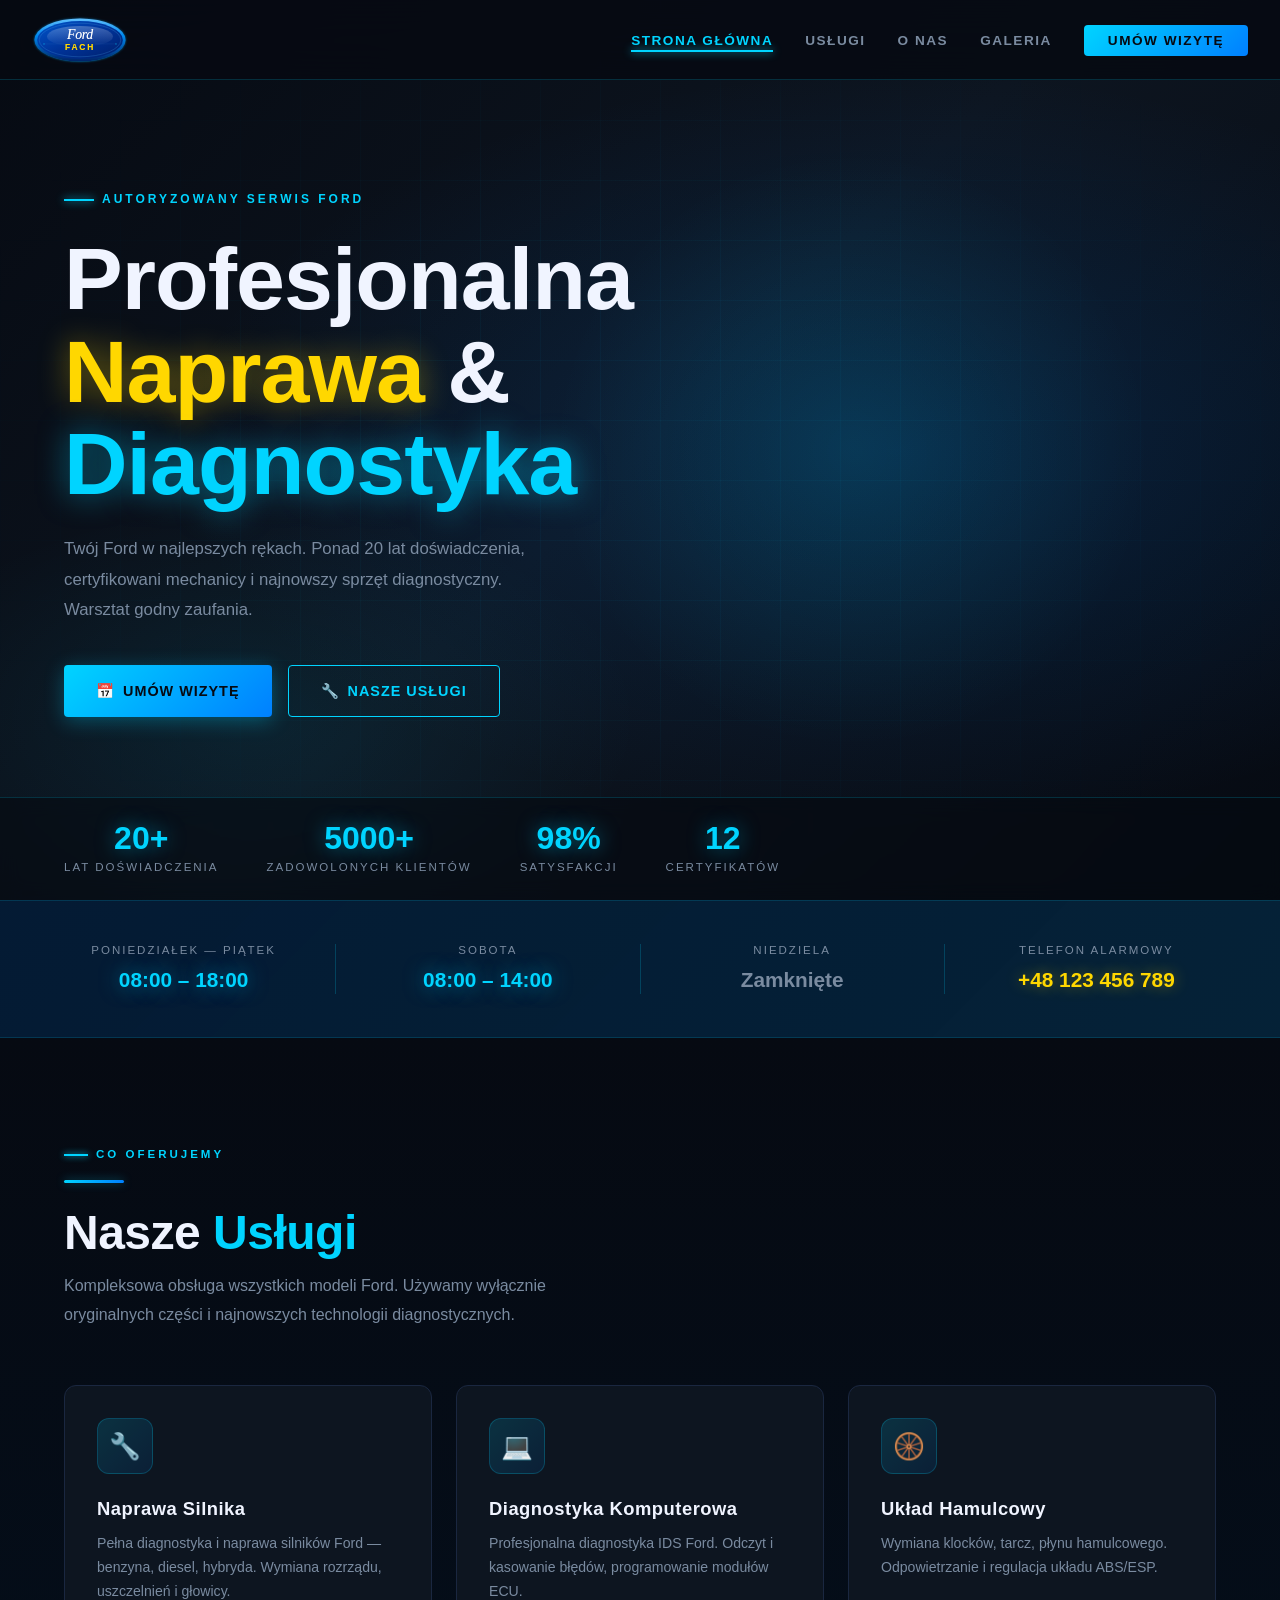
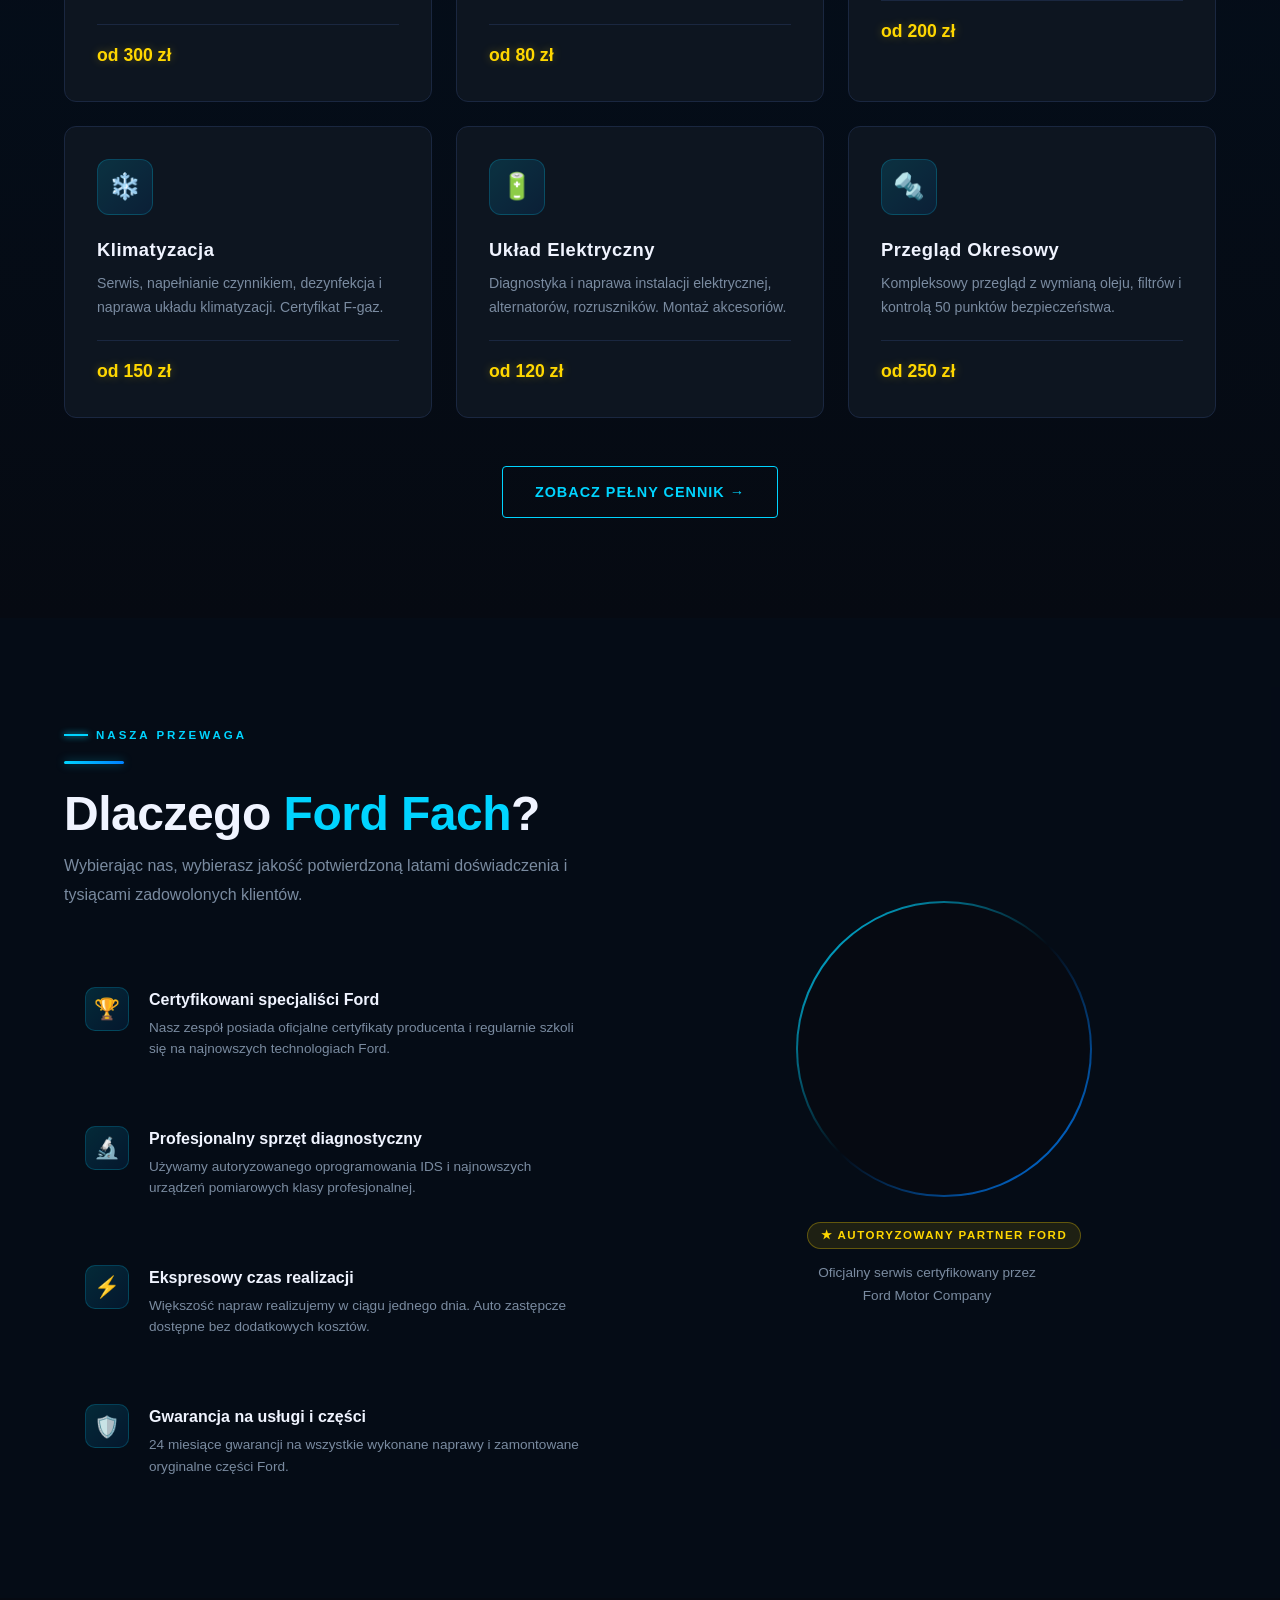
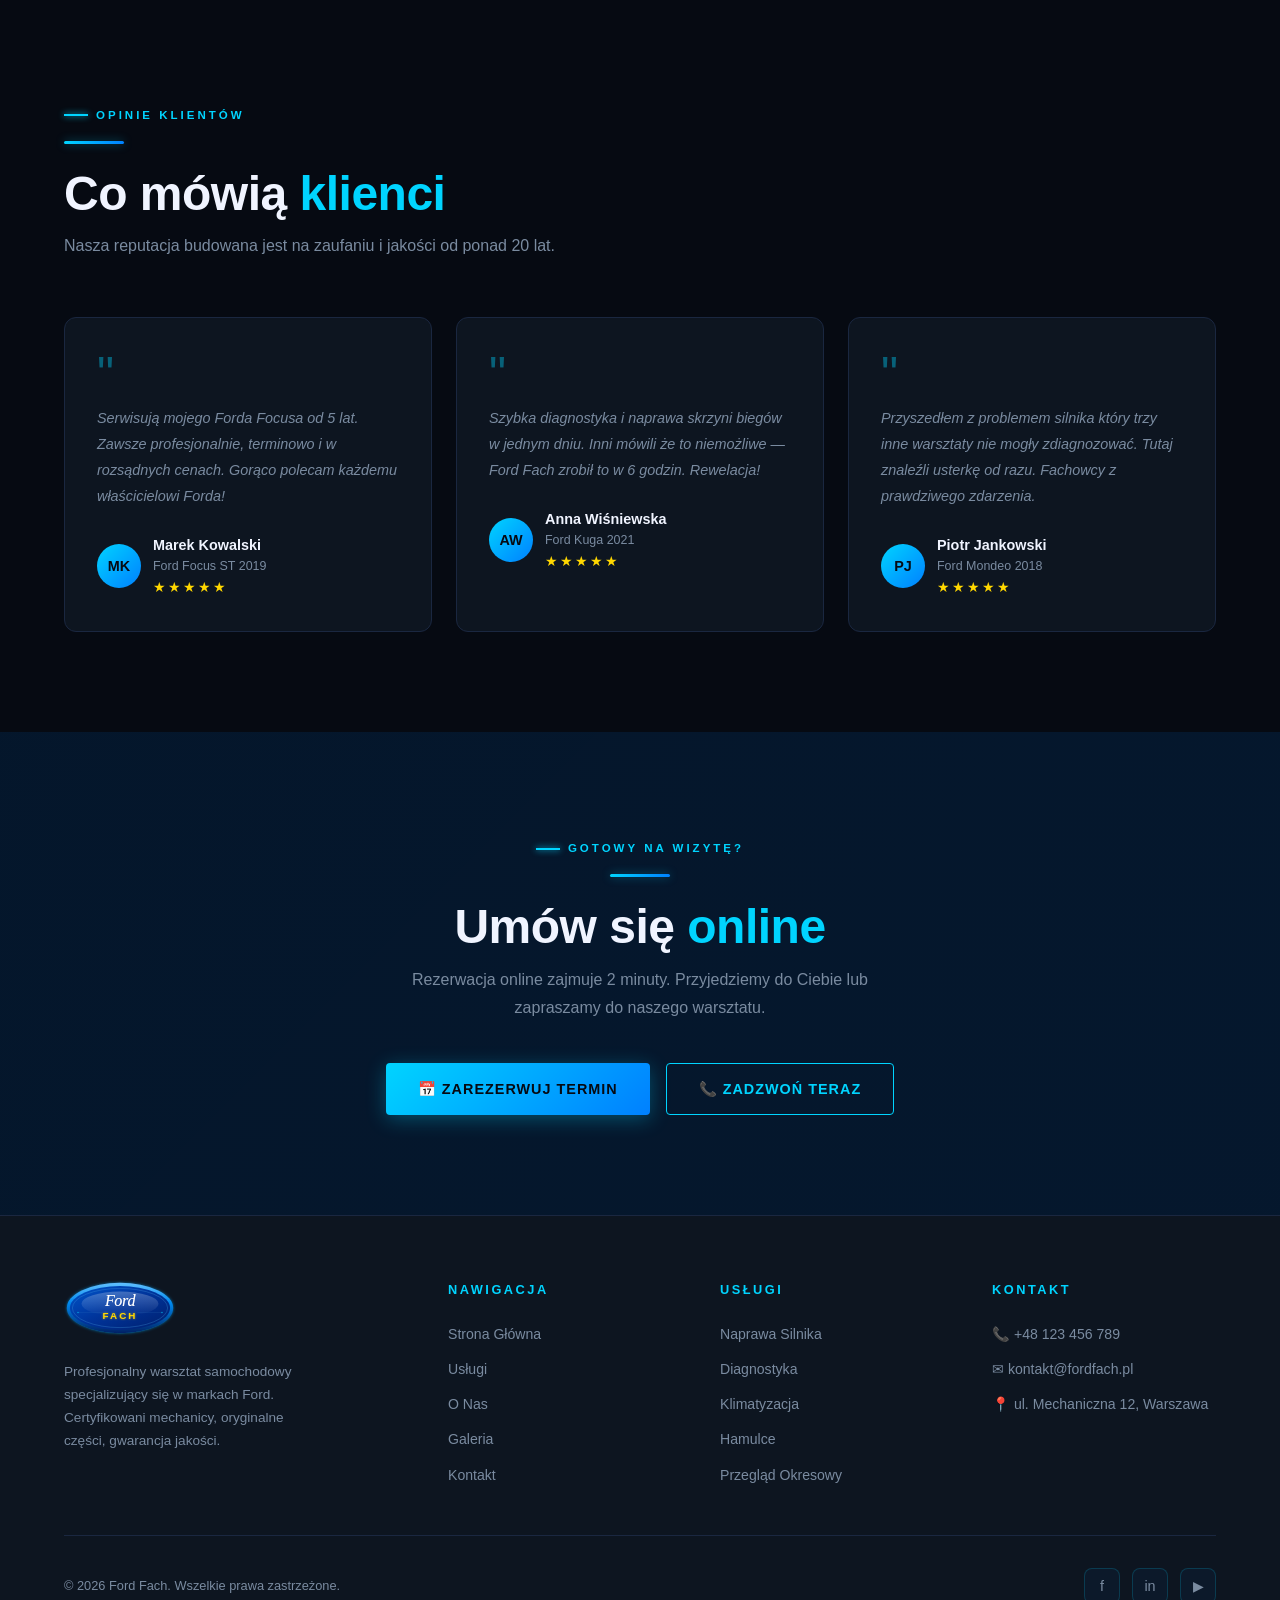
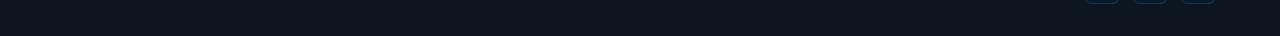
==== ford-fach/index.html @ 14a42918 "Add Ford Fach multi-page premium website 5-page Polish automotive workshop site (Ford Fach) with For" ====
<!DOCTYPE html>
<html lang="pl">
<head>
  <meta charset="UTF-8"/>
  <meta name="viewport" content="width=device-width, initial-scale=1.0"/>
  <title>Ford Fach — Warsztat Samochodowy | Strona Główna</title>
  <meta name="description" content="Profesjonalny warsztat samochodowy Ford Fach. Naprawy, serwis, diagnostyka. Doświadczeni mechanicy, nowoczesny sprzęt."/>
  <link rel="icon" href="logo.svg" type="image/svg+xml"/>
  <link rel="stylesheet" href="css/style.css"/>
</head>
<body>

<!-- ═══════════════ NAVBAR ═══════════════ -->
<nav class="navbar">
  <a href="index.html" class="nav-logo">
    <img src="logo.svg" alt="Ford Fach Logo" style="height:48px"/>
  </a>
  <ul class="nav-links">
    <li><a href="index.html" class="active">Strona Główna</a></li>
    <li><a href="uslugi.html">Usługi</a></li>
    <li><a href="o-nas.html">O Nas</a></li>
    <li><a href="galeria.html">Galeria</a></li>
    <li><a href="kontakt.html" class="nav-cta">Umów Wizytę</a></li>
  </ul>
  <div class="nav-toggle" id="navToggle">
    <span></span><span></span><span></span>
  </div>
</nav>

<!-- ═══════════════ HERO ═══════════════ -->
<section class="hero" id="home">
  <div class="hero-bg"></div>
  <div class="hero-grid"></div>
  <div class="hero-glow"></div>

  <div class="hero-content fade-up">
    <div class="hero-eyebrow">Autoryzowany Serwis Ford</div>
    <h1 class="hero-title">
      Profesjonalna<br>
      <span class="line-gold">Naprawa</span> &<br>
      <span class="line-neon">Diagnostyka</span>
    </h1>
    <p class="hero-desc">
      Twój Ford w najlepszych rękach. Ponad 20 lat doświadczenia,
      certyfikowani mechanicy i najnowszy sprzęt diagnostyczny.
      Warsztat godny zaufania.
    </p>
    <div class="hero-buttons">
      <a href="kontakt.html" class="btn-primary">
        <span>📅</span> Umów wizytę
      </a>
      <a href="uslugi.html" class="btn-outline">
        <span>🔧</span> Nasze usługi
      </a>
    </div>
  </div>

  <div class="hero-stats">
    <div class="hero-stat-item">
      <span class="hero-stat-num" data-target="20" data-suffix="+">0+</span>
      <div class="hero-stat-label">Lat doświadczenia</div>
    </div>
    <div class="hero-stat-item">
      <span class="hero-stat-num" data-target="5000" data-suffix="+">0+</span>
      <div class="hero-stat-label">Zadowolonych klientów</div>
    </div>
    <div class="hero-stat-item">
      <span class="hero-stat-num" data-target="98" data-suffix="%">0%</span>
      <div class="hero-stat-label">Satysfakcji</div>
    </div>
    <div class="hero-stat-item">
      <span class="hero-stat-num" data-target="12">0</span>
      <div class="hero-stat-label">Certyfikatów</div>
    </div>
  </div>
</section>

<!-- ═══════════════ GODZINY PRACY ═══════════════ -->
<div class="hours-banner">
  <div class="hours-item">
    <div class="hours-day">Poniedziałek — Piątek</div>
    <div class="hours-time neon-text">08:00 – 18:00</div>
  </div>
  <div class="hours-separator"></div>
  <div class="hours-item">
    <div class="hours-day">Sobota</div>
    <div class="hours-time neon-text">08:00 – 14:00</div>
  </div>
  <div class="hours-separator"></div>
  <div class="hours-item">
    <div class="hours-day">Niedziela</div>
    <div class="hours-time" style="color: var(--text-muted)">Zamknięte</div>
  </div>
  <div class="hours-separator"></div>
  <div class="hours-item">
    <div class="hours-day">Telefon alarmowy</div>
    <div class="hours-time gold-text">+48 123 456 789</div>
  </div>
</div>

<!-- ═══════════════ USŁUGI ═══════════════ -->
<section id="uslugi" style="background: linear-gradient(180deg, var(--dark-bg), rgba(0,20,40,.3), var(--dark-bg))">
  <div class="section-eyebrow">Co oferujemy</div>
  <div class="divider"></div>
  <h2 class="section-title">Nasze <span>Usługi</span></h2>
  <p class="section-sub">Kompleksowa obsługa wszystkich modeli Ford. Używamy wyłącznie oryginalnych części i najnowszych technologii diagnostycznych.</p>

  <div class="services-grid">
    <div class="service-card">
      <div class="service-icon">🔧</div>
      <div class="service-title">Naprawa Silnika</div>
      <p class="service-desc">Pełna diagnostyka i naprawa silników Ford — benzyna, diesel, hybryda. Wymiana rozrządu, uszczelnień i głowicy.</p>
      <div class="service-price">od 300 zł</div>
    </div>
    <div class="service-card">
      <div class="service-icon">💻</div>
      <div class="service-title">Diagnostyka Komputerowa</div>
      <p class="service-desc">Profesjonalna diagnostyka IDS Ford. Odczyt i kasowanie błędów, programowanie modułów ECU.</p>
      <div class="service-price">od 80 zł</div>
    </div>
    <div class="service-card">
      <div class="service-icon">🛞</div>
      <div class="service-title">Układ Hamulcowy</div>
      <p class="service-desc">Wymiana klocków, tarcz, płynu hamulcowego. Odpowietrzanie i regulacja układu ABS/ESP.</p>
      <div class="service-price">od 200 zł</div>
    </div>
    <div class="service-card">
      <div class="service-icon">❄️</div>
      <div class="service-title">Klimatyzacja</div>
      <p class="service-desc">Serwis, napełnianie czynnikiem, dezynfekcja i naprawa układu klimatyzacji. Certyfikat F-gaz.</p>
      <div class="service-price">od 150 zł</div>
    </div>
    <div class="service-card">
      <div class="service-icon">🔋</div>
      <div class="service-title">Układ Elektryczny</div>
      <p class="service-desc">Diagnostyka i naprawa instalacji elektrycznej, alternatorów, rozruszników. Montaż akcesoriów.</p>
      <div class="service-price">od 120 zł</div>
    </div>
    <div class="service-card">
      <div class="service-icon">🔩</div>
      <div class="service-title">Przegląd Okresowy</div>
      <p class="service-desc">Kompleksowy przegląd z wymianą oleju, filtrów i kontrolą 50 punktów bezpieczeństwa.</p>
      <div class="service-price">od 250 zł</div>
    </div>
  </div>

  <div style="text-align:center; margin-top:3rem">
    <a href="uslugi.html" class="btn-outline">Zobacz pełny cennik →</a>
  </div>
</section>

<!-- ═══════════════ DLACZEGO MY ═══════════════ -->
<section style="background: rgba(0,20,50,.15)">
  <div class="features-layout">
    <div>
      <div class="section-eyebrow">Nasza przewaga</div>
      <div class="divider"></div>
      <h2 class="section-title">Dlaczego <span>Ford Fach</span>?</h2>
      <p class="section-sub">Wybierając nas, wybierasz jakość potwierdzoną latami doświadczenia i tysiącami zadowolonych klientów.</p>

      <div class="feature-list">
        <div class="feature-item">
          <div class="feature-icon">🏆</div>
          <div class="feature-text">
            <h4>Certyfikowani specjaliści Ford</h4>
            <p>Nasz zespół posiada oficjalne certyfikaty producenta i regularnie szkoli się na najnowszych technologiach Ford.</p>
          </div>
        </div>
        <div class="feature-item">
          <div class="feature-icon">🔬</div>
          <div class="feature-text">
            <h4>Profesjonalny sprzęt diagnostyczny</h4>
            <p>Używamy autoryzowanego oprogramowania IDS i najnowszych urządzeń pomiarowych klasy profesjonalnej.</p>
          </div>
        </div>
        <div class="feature-item">
          <div class="feature-icon">⚡</div>
          <div class="feature-text">
            <h4>Ekspresowy czas realizacji</h4>
            <p>Większość napraw realizujemy w ciągu jednego dnia. Auto zastępcze dostępne bez dodatkowych kosztów.</p>
          </div>
        </div>
        <div class="feature-item">
          <div class="feature-icon">🛡️</div>
          <div class="feature-text">
            <h4>Gwarancja na usługi i części</h4>
            <p>24 miesiące gwarancji na wszystkie wykonane naprawy i zamontowane oryginalne części Ford.</p>
          </div>
        </div>
      </div>
    </div>

    <div class="logo-showcase">
      <div class="logo-ring">
        <img src="logo.svg" alt="Ford Fach Logo" style="width:210px"/>
      </div>
      <div style="text-align:center">
        <div class="badge badge-gold" style="margin-bottom:.75rem">★ Autoryzowany Partner Ford</div>
        <p style="color:var(--text-muted); font-size:.85rem; max-width:240px; line-height:1.7">
          Oficjalny serwis certyfikowany przez Ford Motor Company
        </p>
      </div>
    </div>
  </div>
</section>

<!-- ═══════════════ OPINIE ═══════════════ -->
<section>
  <div class="section-eyebrow">Opinie klientów</div>
  <div class="divider"></div>
  <h2 class="section-title">Co mówią <span>klienci</span></h2>
  <p class="section-sub">Nasza reputacja budowana jest na zaufaniu i jakości od ponad 20 lat.</p>

  <div class="testimonials-grid">
    <div class="testimonial-card">
      <div class="testimonial-quote">"</div>
      <p class="testimonial-text">Serwisują mojego Forda Focusa od 5 lat. Zawsze profesjonalnie, terminowo i w rozsądnych cenach. Gorąco polecam każdemu właścicielowi Forda!</p>
      <div class="testimonial-author">
        <div class="author-avatar">MK</div>
        <div>
          <div class="author-name">Marek Kowalski</div>
          <div class="author-car">Ford Focus ST 2019</div>
          <div class="stars">★★★★★</div>
        </div>
      </div>
    </div>
    <div class="testimonial-card">
      <div class="testimonial-quote">"</div>
      <p class="testimonial-text">Szybka diagnostyka i naprawa skrzyni biegów w jednym dniu. Inni mówili że to niemożliwe — Ford Fach zrobił to w 6 godzin. Rewelacja!</p>
      <div class="testimonial-author">
        <div class="author-avatar">AW</div>
        <div>
          <div class="author-name">Anna Wiśniewska</div>
          <div class="author-car">Ford Kuga 2021</div>
          <div class="stars">★★★★★</div>
        </div>
      </div>
    </div>
    <div class="testimonial-card">
      <div class="testimonial-quote">"</div>
      <p class="testimonial-text">Przyszedłem z problemem silnika który trzy inne warsztaty nie mogły zdiagnozować. Tutaj znaleźli usterkę od razu. Fachowcy z prawdziwego zdarzenia.</p>
      <div class="testimonial-author">
        <div class="author-avatar">PJ</div>
        <div>
          <div class="author-name">Piotr Jankowski</div>
          <div class="author-car">Ford Mondeo 2018</div>
          <div class="stars">★★★★★</div>
        </div>
      </div>
    </div>
  </div>
</section>

<!-- ═══════════════ CTA ═══════════════ -->
<section style="text-align:center; background: linear-gradient(135deg, rgba(0,51,102,.3), rgba(0,100,200,.15))">
  <div class="section-eyebrow" style="justify-content:center">Gotowy na wizytę?</div>
  <div class="divider" style="margin:0 auto 1.5rem"></div>
  <h2 class="section-title">Umów się <span>online</span></h2>
  <p class="section-sub" style="margin:0 auto 2.5rem">Rezerwacja online zajmuje 2 minuty. Przyjedziemy do Ciebie lub zapraszamy do naszego warsztatu.</p>
  <div style="display:flex; gap:1rem; justify-content:center; flex-wrap:wrap">
    <a href="kontakt.html" class="btn-primary">📅 Zarezerwuj termin</a>
    <a href="tel:+48123456789" class="btn-outline">📞 Zadzwoń teraz</a>
  </div>
</section>

<!-- ═══════════════ FOOTER ═══════════════ -->
<footer>
  <div class="footer-grid">
    <div class="footer-brand">
      <img src="logo.svg" alt="Ford Fach" style="height:56px"/>
      <p>Profesjonalny warsztat samochodowy specjalizujący się w markach Ford. Certyfikowani mechanicy, oryginalne części, gwarancja jakości.</p>
    </div>
    <div>
      <div class="footer-heading">Nawigacja</div>
      <ul class="footer-links">
        <li><a href="index.html">Strona Główna</a></li>
        <li><a href="uslugi.html">Usługi</a></li>
        <li><a href="o-nas.html">O Nas</a></li>
        <li><a href="galeria.html">Galeria</a></li>
        <li><a href="kontakt.html">Kontakt</a></li>
      </ul>
    </div>
    <div>
      <div class="footer-heading">Usługi</div>
      <ul class="footer-links">
        <li><a href="uslugi.html">Naprawa Silnika</a></li>
        <li><a href="uslugi.html">Diagnostyka</a></li>
        <li><a href="uslugi.html">Klimatyzacja</a></li>
        <li><a href="uslugi.html">Hamulce</a></li>
        <li><a href="uslugi.html">Przegląd Okresowy</a></li>
      </ul>
    </div>
    <div>
      <div class="footer-heading">Kontakt</div>
      <ul class="footer-links">
        <li><a href="tel:+48123456789">📞 +48 123 456 789</a></li>
        <li><a href="mailto:kontakt@fordfach.pl">✉ kontakt@fordfach.pl</a></li>
        <li><a href="#">📍 ul. Mechaniczna 12, Warszawa</a></li>
      </ul>
    </div>
  </div>
  <div class="footer-bottom">
    <p>© <span class="current-year"></span> Ford Fach. Wszelkie prawa zastrzeżone.</p>
    <div class="footer-social">
      <a href="#" class="social-btn" aria-label="Facebook">f</a>
      <a href="#" class="social-btn" aria-label="Instagram">in</a>
      <a href="#" class="social-btn" aria-label="YouTube">▶</a>
    </div>
  </div>
</footer>

<script src="js/main.js"></script>
</body>
</html>
---- ford-fach/css/style.css ----
/* ===================== FORD FACH — PREMIUM STYLESHEET ===================== */

:root {
  --ford-blue:       #003366;
  --ford-light-blue: #0066CC;
  --neon-cyan:       #00D4FF;
  --neon-blue:       #0080FF;
  --neon-gold:       #FFD700;
  --neon-orange:     #FF6B00;
  --neon-green:      #39FF14;
  --dark-bg:         #060A12;
  --dark-card:       #0D1520;
  --dark-border:     #1A2740;
  --text-white:      #F0F4FF;
  --text-muted:      #7A8BA0;
  --glass-bg:        rgba(0, 100, 200, 0.06);
  --glass-border:    rgba(0, 212, 255, 0.18);
  --font-main:       'Montserrat', sans-serif;
  --font-display:    'Rajdhani', sans-serif;
}

@import url('https://fonts.googleapis.com/css2?family=Montserrat:wght@300;400;500;600;700;900&family=Rajdhani:wght@400;500;600;700&display=swap');

*, *::before, *::after { box-sizing: border-box; margin: 0; padding: 0; }

html { scroll-behavior: smooth; }

body {
  background: var(--dark-bg);
  color: var(--text-white);
  font-family: var(--font-main);
  overflow-x: hidden;
  line-height: 1.6;
}

/* ── SCROLLBAR ── */
::-webkit-scrollbar { width: 6px; }
::-webkit-scrollbar-track { background: var(--dark-bg); }
::-webkit-scrollbar-thumb { background: var(--neon-cyan); border-radius: 3px; }

/* ══════════════════════════════════════════════
   NAVIGATION
══════════════════════════════════════════════ */
.navbar {
  position: fixed;
  top: 0; left: 0; right: 0;
  z-index: 1000;
  padding: 0 2rem;
  height: 80px;
  display: flex;
  align-items: center;
  justify-content: space-between;
  background: rgba(6, 10, 18, 0.85);
  backdrop-filter: blur(20px);
  border-bottom: 1px solid var(--glass-border);
  transition: all .3s ease;
}

.navbar.scrolled {
  height: 64px;
  background: rgba(6, 10, 18, 0.98);
  box-shadow: 0 4px 30px rgba(0, 212, 255, 0.1);
}

.nav-logo {
  display: flex;
  align-items: center;
  gap: .75rem;
  text-decoration: none;
}

.nav-logo svg { height: 46px; width: auto; filter: drop-shadow(0 0 8px rgba(0,212,255,.4)); }

.nav-logo-text {
  font-family: var(--font-display);
  font-size: 1.1rem;
  font-weight: 700;
  letter-spacing: 2px;
  color: var(--text-white);
  text-transform: uppercase;
  line-height: 1.2;
}

.nav-logo-text span { color: var(--neon-cyan); }

.nav-links {
  display: flex;
  align-items: center;
  gap: 2rem;
  list-style: none;
}

.nav-links a {
  color: var(--text-muted);
  text-decoration: none;
  font-size: .85rem;
  font-weight: 600;
  letter-spacing: 1.5px;
  text-transform: uppercase;
  transition: color .3s ease;
  position: relative;
}

.nav-links a::after {
  content: '';
  position: absolute;
  bottom: -4px; left: 0; right: 0;
  height: 2px;
  background: var(--neon-cyan);
  transform: scaleX(0);
  transition: transform .3s ease;
  box-shadow: 0 0 8px var(--neon-cyan);
}

.nav-links a:hover,
.nav-links a.active { color: var(--neon-cyan); }

.nav-links a:hover::after,
.nav-links a.active::after { transform: scaleX(1); }

.nav-cta {
  background: linear-gradient(135deg, var(--neon-cyan), var(--neon-blue));
  color: var(--dark-bg) !important;
  padding: .5rem 1.5rem;
  border-radius: 4px;
  font-weight: 700 !important;
  letter-spacing: 1px;
  transition: box-shadow .3s ease, transform .2s ease !important;
}

.nav-cta::after { display: none !important; }

.nav-cta:hover {
  box-shadow: 0 0 20px rgba(0, 212, 255, 0.6) !important;
  transform: translateY(-1px);
  color: var(--dark-bg) !important;
}

/* HAMBURGER */
.nav-toggle {
  display: none;
  flex-direction: column;
  gap: 5px;
  cursor: pointer;
  padding: 4px;
}

.nav-toggle span {
  display: block;
  width: 26px; height: 2px;
  background: var(--neon-cyan);
  border-radius: 2px;
  transition: all .3s ease;
}

/* ══════════════════════════════════════════════
   HERO
══════════════════════════════════════════════ */
.hero {
  min-height: 100vh;
  display: flex;
  align-items: center;
  position: relative;
  overflow: hidden;
  padding: 0 5vw;
}

.hero-bg {
  position: absolute;
  inset: 0;
  background:
    radial-gradient(ellipse 80% 60% at 70% 50%, rgba(0,102,204,.2) 0%, transparent 70%),
    radial-gradient(ellipse 50% 40% at 20% 80%, rgba(0,212,255,.08) 0%, transparent 60%),
    linear-gradient(135deg, #060A12 0%, #0D1520 50%, #060A12 100%);
}

.hero-grid {
  position: absolute;
  inset: 0;
  background-image:
    linear-gradient(rgba(0,212,255,.04) 1px, transparent 1px),
    linear-gradient(90deg, rgba(0,212,255,.04) 1px, transparent 1px);
  background-size: 60px 60px;
  mask-image: radial-gradient(ellipse at center, black 30%, transparent 80%);
}

.hero-glow {
  position: absolute;
  width: 600px; height: 600px;
  border-radius: 50%;
  background: radial-gradient(circle, rgba(0,212,255,.12) 0%, transparent 70%);
  top: 50%; right: 10%;
  transform: translateY(-50%);
  animation: pulse-glow 4s ease-in-out infinite;
}

@keyframes pulse-glow {
  0%, 100% { opacity: .6; transform: translateY(-50%) scale(1); }
  50%       { opacity: 1;  transform: translateY(-50%) scale(1.1); }
}

.hero-content {
  position: relative;
  z-index: 2;
  max-width: 700px;
}

.hero-eyebrow {
  display: inline-flex;
  align-items: center;
  gap: .5rem;
  font-size: .75rem;
  font-weight: 700;
  letter-spacing: 3px;
  text-transform: uppercase;
  color: var(--neon-cyan);
  margin-bottom: 1.5rem;
}

.hero-eyebrow::before {
  content: '';
  width: 30px; height: 2px;
  background: var(--neon-cyan);
  box-shadow: 0 0 8px var(--neon-cyan);
}

.hero-title {
  font-family: var(--font-display);
  font-size: clamp(2.5rem, 7vw, 5.5rem);
  font-weight: 700;
  line-height: 1.05;
  letter-spacing: -1px;
  margin-bottom: 1.5rem;
}

.hero-title .line-gold { color: var(--neon-gold); text-shadow: 0 0 30px rgba(255,215,0,.4); }
.hero-title .line-neon { color: var(--neon-cyan); text-shadow: 0 0 30px rgba(0,212,255,.5); }

.hero-desc {
  font-size: 1.05rem;
  color: var(--text-muted);
  max-width: 480px;
  margin-bottom: 2.5rem;
  line-height: 1.8;
}

.hero-buttons {
  display: flex;
  gap: 1rem;
  flex-wrap: wrap;
}

.btn-primary {
  display: inline-flex;
  align-items: center;
  gap: .5rem;
  padding: .85rem 2rem;
  background: linear-gradient(135deg, var(--neon-cyan), var(--neon-blue));
  color: var(--dark-bg);
  font-weight: 700;
  font-size: .9rem;
  letter-spacing: 1px;
  text-transform: uppercase;
  text-decoration: none;
  border-radius: 4px;
  transition: all .3s ease;
  border: none;
  cursor: pointer;
  box-shadow: 0 4px 20px rgba(0,212,255,.3);
}

.btn-primary:hover {
  box-shadow: 0 8px 40px rgba(0,212,255,.5);
  transform: translateY(-2px);
}

.btn-outline {
  display: inline-flex;
  align-items: center;
  gap: .5rem;
  padding: .85rem 2rem;
  background: transparent;
  color: var(--neon-cyan);
  font-weight: 700;
  font-size: .9rem;
  letter-spacing: 1px;
  text-transform: uppercase;
  text-decoration: none;
  border-radius: 4px;
  border: 1px solid var(--neon-cyan);
  transition: all .3s ease;
  cursor: pointer;
}

.btn-outline:hover {
  background: rgba(0,212,255,.1);
  box-shadow: 0 0 20px rgba(0,212,255,.2);
}

.hero-stats {
  position: absolute;
  bottom: 0; left: 0; right: 0;
  padding: 1.5rem 5vw;
  display: flex;
  gap: 3rem;
  border-top: 1px solid var(--glass-border);
  background: rgba(6,10,18,.6);
  backdrop-filter: blur(10px);
  z-index: 2;
}

.hero-stat-item { text-align: center; }
.hero-stat-num {
  display: block;
  font-family: var(--font-display);
  font-size: 2rem;
  font-weight: 700;
  color: var(--neon-cyan);
  text-shadow: 0 0 20px rgba(0,212,255,.5);
  line-height: 1;
}
.hero-stat-label {
  font-size: .72rem;
  letter-spacing: 2px;
  text-transform: uppercase;
  color: var(--text-muted);
  margin-top: .25rem;
}

/* ══════════════════════════════════════════════
   SECTIONS
══════════════════════════════════════════════ */
section { padding: 100px 5vw; }

.section-eyebrow {
  display: inline-flex;
  align-items: center;
  gap: .5rem;
  font-size: .72rem;
  font-weight: 700;
  letter-spacing: 3px;
  text-transform: uppercase;
  color: var(--neon-cyan);
  margin-bottom: 1rem;
}

.section-eyebrow::before {
  content: '';
  width: 24px; height: 2px;
  background: var(--neon-cyan);
  box-shadow: 0 0 6px var(--neon-cyan);
}

.section-title {
  font-family: var(--font-display);
  font-size: clamp(1.8rem, 4vw, 3rem);
  font-weight: 700;
  letter-spacing: -.5px;
  margin-bottom: .75rem;
  line-height: 1.1;
}

.section-title span { color: var(--neon-cyan); }

.section-sub {
  color: var(--text-muted);
  font-size: 1rem;
  max-width: 540px;
  line-height: 1.8;
  margin-bottom: 3.5rem;
}

.divider {
  width: 60px; height: 3px;
  background: linear-gradient(90deg, var(--neon-cyan), var(--neon-blue));
  border-radius: 2px;
  margin-bottom: 1.5rem;
  box-shadow: 0 0 10px rgba(0,212,255,.4);
}

/* ══════════════════════════════════════════════
   CARDS & GLASS
══════════════════════════════════════════════ */
.glass-card {
  background: var(--glass-bg);
  border: 1px solid var(--glass-border);
  border-radius: 12px;
  padding: 2rem;
  backdrop-filter: blur(10px);
  transition: all .3s ease;
  position: relative;
  overflow: hidden;
}

.glass-card::before {
  content: '';
  position: absolute;
  top: 0; left: 0; right: 0;
  height: 2px;
  background: linear-gradient(90deg, transparent, var(--neon-cyan), transparent);
  opacity: 0;
  transition: opacity .3s ease;
}

.glass-card:hover {
  border-color: rgba(0,212,255,.4);
  box-shadow: 0 10px 40px rgba(0,212,255,.1);
  transform: translateY(-4px);
}

.glass-card:hover::before { opacity: 1; }

/* ══════════════════════════════════════════════
   SERVICES GRID
══════════════════════════════════════════════ */
.services-grid {
  display: grid;
  grid-template-columns: repeat(auto-fit, minmax(280px, 1fr));
  gap: 1.5rem;
}

.service-card {
  background: var(--dark-card);
  border: 1px solid var(--dark-border);
  border-radius: 12px;
  padding: 2rem;
  transition: all .35s ease;
  position: relative;
  overflow: hidden;
  cursor: pointer;
}

.service-card::after {
  content: '';
  position: absolute;
  inset: 0;
  background: linear-gradient(135deg, rgba(0,212,255,.05), transparent);
  opacity: 0;
  transition: opacity .3s ease;
}

.service-card:hover {
  border-color: var(--neon-cyan);
  box-shadow: 0 0 30px rgba(0,212,255,.15), inset 0 0 30px rgba(0,212,255,.03);
  transform: translateY(-6px);
}

.service-card:hover::after { opacity: 1; }

.service-icon {
  width: 56px; height: 56px;
  border-radius: 12px;
  background: linear-gradient(135deg, rgba(0,212,255,.15), rgba(0,128,255,.1));
  border: 1px solid rgba(0,212,255,.2);
  display: flex;
  align-items: center;
  justify-content: center;
  font-size: 1.6rem;
  margin-bottom: 1.25rem;
  transition: all .3s ease;
}

.service-card:hover .service-icon {
  background: linear-gradient(135deg, rgba(0,212,255,.25), rgba(0,128,255,.2));
  box-shadow: 0 0 20px rgba(0,212,255,.3);
}

.service-title {
  font-family: var(--font-display);
  font-size: 1.15rem;
  font-weight: 700;
  letter-spacing: .5px;
  margin-bottom: .5rem;
  color: var(--text-white);
}

.service-desc {
  font-size: .88rem;
  color: var(--text-muted);
  line-height: 1.7;
}

.service-price {
  margin-top: 1.25rem;
  padding-top: 1rem;
  border-top: 1px solid var(--dark-border);
  font-family: var(--font-display);
  font-size: 1.1rem;
  font-weight: 700;
  color: var(--neon-gold);
  text-shadow: 0 0 10px rgba(255,215,0,.3);
}

/* ══════════════════════════════════════════════
   WHY US — FEATURES
══════════════════════════════════════════════ */
.features-layout {
  display: grid;
  grid-template-columns: 1fr 1fr;
  gap: 4rem;
  align-items: center;
}

.feature-list { display: flex; flex-direction: column; gap: 1.5rem; }

.feature-item {
  display: flex;
  gap: 1.25rem;
  align-items: flex-start;
  padding: 1.25rem;
  border-radius: 10px;
  border: 1px solid transparent;
  transition: all .3s ease;
}

.feature-item:hover {
  background: var(--glass-bg);
  border-color: var(--glass-border);
}

.feature-icon {
  width: 44px; height: 44px;
  flex-shrink: 0;
  border-radius: 10px;
  display: flex;
  align-items: center;
  justify-content: center;
  font-size: 1.3rem;
  background: linear-gradient(135deg, rgba(0,212,255,.15), rgba(0,128,255,.1));
  border: 1px solid rgba(0,212,255,.2);
}

.feature-text h4 {
  font-family: var(--font-display);
  font-size: 1rem;
  font-weight: 700;
  margin-bottom: .25rem;
  color: var(--text-white);
}

.feature-text p { font-size: .85rem; color: var(--text-muted); line-height: 1.6; }

/* ══════════════════════════════════════════════
   LOGO SHOWCASE
══════════════════════════════════════════════ */
.logo-showcase {
  display: flex;
  flex-direction: column;
  align-items: center;
  justify-content: center;
  gap: 2rem;
}

.logo-ring {
  position: relative;
  width: 280px; height: 280px;
  display: flex;
  align-items: center;
  justify-content: center;
}

.logo-ring::before {
  content: '';
  position: absolute;
  inset: -8px;
  border-radius: 50%;
  border: 2px solid transparent;
  background: linear-gradient(var(--dark-bg), var(--dark-bg)) padding-box,
              linear-gradient(135deg, var(--neon-cyan), transparent, var(--neon-blue)) border-box;
  animation: spin-ring 6s linear infinite;
}

@keyframes spin-ring { to { transform: rotate(360deg); } }

.logo-ring svg {
  width: 220px;
  filter: drop-shadow(0 0 30px rgba(0,212,255,.5)) drop-shadow(0 0 60px rgba(0,50,150,.4));
}

/* ══════════════════════════════════════════════
   TESTIMONIALS
══════════════════════════════════════════════ */
.testimonials-grid {
  display: grid;
  grid-template-columns: repeat(auto-fit, minmax(300px, 1fr));
  gap: 1.5rem;
}

.testimonial-card {
  background: var(--dark-card);
  border: 1px solid var(--dark-border);
  border-radius: 12px;
  padding: 2rem;
  position: relative;
  transition: all .3s ease;
}

.testimonial-card:hover {
  border-color: rgba(0,212,255,.3);
  box-shadow: 0 8px 30px rgba(0,212,255,.08);
}

.testimonial-quote {
  font-size: 3rem;
  line-height: 1;
  color: var(--neon-cyan);
  opacity: .4;
  margin-bottom: .5rem;
}

.testimonial-text {
  font-size: .9rem;
  color: var(--text-muted);
  line-height: 1.8;
  margin-bottom: 1.5rem;
  font-style: italic;
}

.testimonial-author {
  display: flex;
  align-items: center;
  gap: .75rem;
}

.author-avatar {
  width: 44px; height: 44px;
  border-radius: 50%;
  background: linear-gradient(135deg, var(--neon-cyan), var(--neon-blue));
  display: flex;
  align-items: center;
  justify-content: center;
  font-weight: 700;
  font-size: .9rem;
  color: var(--dark-bg);
  flex-shrink: 0;
}

.author-name { font-weight: 700; font-size: .9rem; }
.author-car { font-size: .78rem; color: var(--text-muted); }

.stars { color: var(--neon-gold); font-size: .85rem; letter-spacing: 2px; }

/* ══════════════════════════════════════════════
   CONTACT FORM
══════════════════════════════════════════════ */
.contact-layout {
  display: grid;
  grid-template-columns: 1fr 1.5fr;
  gap: 4rem;
  align-items: start;
}

.contact-info { display: flex; flex-direction: column; gap: 1.5rem; }

.contact-item {
  display: flex;
  gap: 1rem;
  align-items: flex-start;
}

.contact-icon {
  width: 44px; height: 44px;
  flex-shrink: 0;
  border-radius: 10px;
  background: linear-gradient(135deg, rgba(0,212,255,.15), rgba(0,128,255,.1));
  border: 1px solid rgba(0,212,255,.2);
  display: flex;
  align-items: center;
  justify-content: center;
  font-size: 1.2rem;
}

.contact-item h4 {
  font-size: .8rem;
  letter-spacing: 1.5px;
  text-transform: uppercase;
  color: var(--neon-cyan);
  margin-bottom: .25rem;
}

.contact-item p { font-size: .9rem; color: var(--text-muted); line-height: 1.6; }

.form-group { margin-bottom: 1.25rem; }

.form-group label {
  display: block;
  font-size: .78rem;
  font-weight: 600;
  letter-spacing: 1.5px;
  text-transform: uppercase;
  color: var(--text-muted);
  margin-bottom: .5rem;
}

.form-group input,
.form-group select,
.form-group textarea {
  width: 100%;
  padding: .85rem 1rem;
  background: var(--dark-card);
  border: 1px solid var(--dark-border);
  border-radius: 6px;
  color: var(--text-white);
  font-family: var(--font-main);
  font-size: .9rem;
  outline: none;
  transition: all .3s ease;
}

.form-group input::placeholder,
.form-group textarea::placeholder { color: var(--text-muted); }

.form-group input:focus,
.form-group select:focus,
.form-group textarea:focus {
  border-color: var(--neon-cyan);
  box-shadow: 0 0 0 3px rgba(0,212,255,.1);
}

.form-group select option { background: var(--dark-card); }

.form-group textarea { resize: vertical; min-height: 120px; }

.form-row { display: grid; grid-template-columns: 1fr 1fr; gap: 1rem; }

/* ══════════════════════════════════════════════
   GALLERY
══════════════════════════════════════════════ */
.gallery-grid {
  display: grid;
  grid-template-columns: repeat(3, 1fr);
  grid-template-rows: repeat(2, 220px);
  gap: 1rem;
}

.gallery-item {
  border-radius: 10px;
  overflow: hidden;
  position: relative;
  background: var(--dark-card);
  border: 1px solid var(--dark-border);
  transition: all .3s ease;
  display: flex;
  align-items: center;
  justify-content: center;
  cursor: pointer;
}

.gallery-item:nth-child(1) { grid-row: span 2; }
.gallery-item:nth-child(4) { grid-column: span 2; }

.gallery-item:hover { border-color: var(--neon-cyan); box-shadow: 0 0 30px rgba(0,212,255,.2); }

.gallery-placeholder {
  width: 100%; height: 100%;
  display: flex;
  flex-direction: column;
  align-items: center;
  justify-content: center;
  gap: .75rem;
  background: linear-gradient(135deg, rgba(0,50,100,.5), rgba(0,20,40,.8));
  color: var(--text-muted);
  font-size: .8rem;
  letter-spacing: 1px;
  text-transform: uppercase;
  transition: all .3s ease;
}

.gallery-item:hover .gallery-placeholder {
  background: linear-gradient(135deg, rgba(0,100,200,.2), rgba(0,50,100,.5));
  color: var(--neon-cyan);
}

.gallery-placeholder-icon { font-size: 2.5rem; opacity: .5; }

/* ══════════════════════════════════════════════
   TEAM
══════════════════════════════════════════════ */
.team-grid {
  display: grid;
  grid-template-columns: repeat(auto-fit, minmax(220px, 1fr));
  gap: 1.5rem;
}

.team-card {
  background: var(--dark-card);
  border: 1px solid var(--dark-border);
  border-radius: 12px;
  padding: 2rem;
  text-align: center;
  transition: all .3s ease;
}

.team-card:hover {
  border-color: rgba(0,212,255,.3);
  transform: translateY(-4px);
  box-shadow: 0 10px 30px rgba(0,212,255,.1);
}

.team-avatar {
  width: 80px; height: 80px;
  border-radius: 50%;
  background: linear-gradient(135deg, var(--ford-blue), var(--neon-blue));
  border: 3px solid rgba(0,212,255,.3);
  margin: 0 auto 1rem;
  display: flex;
  align-items: center;
  justify-content: center;
  font-family: var(--font-display);
  font-size: 1.8rem;
  font-weight: 700;
  color: var(--neon-cyan);
  box-shadow: 0 0 20px rgba(0,212,255,.2);
}

.team-name {
  font-family: var(--font-display);
  font-size: 1.1rem;
  font-weight: 700;
  margin-bottom: .25rem;
}

.team-role { font-size: .8rem; color: var(--neon-cyan); letter-spacing: 1.5px; text-transform: uppercase; margin-bottom: .75rem; }

.team-cert {
  display: inline-block;
  padding: .2rem .75rem;
  background: rgba(0,212,255,.1);
  border: 1px solid rgba(0,212,255,.2);
  border-radius: 20px;
  font-size: .72rem;
  color: var(--neon-cyan);
  letter-spacing: 1px;
}

/* ══════════════════════════════════════════════
   WORKING HOURS BANNER
══════════════════════════════════════════════ */
.hours-banner {
  background: linear-gradient(135deg, rgba(0,51,102,.4), rgba(0,128,204,.2));
  border-top: 1px solid rgba(0,212,255,.15);
  border-bottom: 1px solid rgba(0,212,255,.15);
  padding: 2.5rem 5vw;
  display: flex;
  align-items: center;
  justify-content: space-between;
  gap: 2rem;
  flex-wrap: wrap;
}

.hours-item {
  text-align: center;
  flex: 1;
  min-width: 140px;
}

.hours-day {
  font-size: .72rem;
  letter-spacing: 2px;
  text-transform: uppercase;
  color: var(--text-muted);
  margin-bottom: .25rem;
}

.hours-time {
  font-family: var(--font-display);
  font-size: 1.3rem;
  font-weight: 700;
  color: var(--neon-cyan);
}

.hours-separator {
  width: 1px;
  height: 50px;
  background: rgba(0,212,255,.2);
}

/* ══════════════════════════════════════════════
   MAP SECTION
══════════════════════════════════════════════ */
.map-placeholder {
  width: 100%;
  height: 320px;
  border-radius: 12px;
  background: var(--dark-card);
  border: 1px solid var(--dark-border);
  display: flex;
  flex-direction: column;
  align-items: center;
  justify-content: center;
  gap: 1rem;
  color: var(--text-muted);
  font-size: 2rem;
  position: relative;
  overflow: hidden;
}

.map-placeholder::before {
  content: '';
  position: absolute;
  inset: 0;
  background:
    linear-gradient(rgba(0,212,255,.04) 1px, transparent 1px),
    linear-gradient(90deg, rgba(0,212,255,.04) 1px, transparent 1px);
  background-size: 30px 30px;
}

.map-placeholder p { font-size: .9rem; letter-spacing: 1px; z-index: 1; }
.map-placeholder span { z-index: 1; }

/* ══════════════════════════════════════════════
   FOOTER
══════════════════════════════════════════════ */
footer {
  background: var(--dark-card);
  border-top: 1px solid var(--dark-border);
  padding: 4rem 5vw 2rem;
}

.footer-grid {
  display: grid;
  grid-template-columns: 1.5fr 1fr 1fr 1fr;
  gap: 3rem;
  margin-bottom: 3rem;
}

.footer-brand p {
  font-size: .85rem;
  color: var(--text-muted);
  line-height: 1.7;
  margin-top: 1rem;
  max-width: 260px;
}

.footer-heading {
  font-family: var(--font-display);
  font-size: .8rem;
  font-weight: 700;
  letter-spacing: 2.5px;
  text-transform: uppercase;
  color: var(--neon-cyan);
  margin-bottom: 1.25rem;
}

.footer-links { list-style: none; display: flex; flex-direction: column; gap: .6rem; }

.footer-links a {
  color: var(--text-muted);
  text-decoration: none;
  font-size: .88rem;
  transition: color .3s ease;
}

.footer-links a:hover { color: var(--neon-cyan); }

.footer-bottom {
  padding-top: 2rem;
  border-top: 1px solid var(--dark-border);
  display: flex;
  align-items: center;
  justify-content: space-between;
  flex-wrap: wrap;
  gap: 1rem;
}

.footer-bottom p { font-size: .8rem; color: var(--text-muted); }

.footer-social {
  display: flex;
  gap: .75rem;
}

.social-btn {
  width: 36px; height: 36px;
  border-radius: 8px;
  background: var(--glass-bg);
  border: 1px solid var(--glass-border);
  display: flex;
  align-items: center;
  justify-content: center;
  font-size: .9rem;
  text-decoration: none;
  transition: all .3s ease;
  color: var(--text-muted);
}

.social-btn:hover {
  background: rgba(0,212,255,.1);
  border-color: var(--neon-cyan);
  color: var(--neon-cyan);
  box-shadow: 0 0 15px rgba(0,212,255,.2);
}

/* ══════════════════════════════════════════════
   PAGE HERO (inner pages)
══════════════════════════════════════════════ */
.page-hero {
  min-height: 360px;
  display: flex;
  align-items: center;
  padding: 120px 5vw 60px;
  position: relative;
  overflow: hidden;
  background:
    radial-gradient(ellipse 70% 80% at 80% 50%, rgba(0,102,204,.15) 0%, transparent 70%),
    linear-gradient(135deg, #060A12 0%, #0D1520 100%);
}

.page-hero::after {
  content: '';
  position: absolute;
  inset: 0;
  background-image:
    linear-gradient(rgba(0,212,255,.03) 1px, transparent 1px),
    linear-gradient(90deg, rgba(0,212,255,.03) 1px, transparent 1px);
  background-size: 50px 50px;
}

.page-hero-content { position: relative; z-index: 2; }

.page-hero-title {
  font-family: var(--font-display);
  font-size: clamp(2rem, 5vw, 3.5rem);
  font-weight: 700;
  margin-bottom: .75rem;
}

.page-hero-title span { color: var(--neon-cyan); }

.page-hero-breadcrumb {
  display: flex;
  align-items: center;
  gap: .5rem;
  font-size: .8rem;
  color: var(--text-muted);
  margin-top: .5rem;
}

.page-hero-breadcrumb a { color: var(--neon-cyan); text-decoration: none; }

/* ══════════════════════════════════════════════
   NEON ACCENT UTILS
══════════════════════════════════════════════ */
.neon-text  { color: var(--neon-cyan); text-shadow: 0 0 20px rgba(0,212,255,.5); }
.gold-text  { color: var(--neon-gold); text-shadow: 0 0 15px rgba(255,215,0,.4); }

.badge {
  display: inline-block;
  padding: .2rem .8rem;
  border-radius: 20px;
  font-size: .72rem;
  font-weight: 700;
  letter-spacing: 1.5px;
  text-transform: uppercase;
}

.badge-neon {
  background: rgba(0,212,255,.1);
  border: 1px solid rgba(0,212,255,.3);
  color: var(--neon-cyan);
}

.badge-gold {
  background: rgba(255,215,0,.1);
  border: 1px solid rgba(255,215,0,.3);
  color: var(--neon-gold);
}

/* ══════════════════════════════════════════════
   PRICE TABLE
══════════════════════════════════════════════ */
.price-table {
  background: var(--dark-card);
  border: 1px solid var(--dark-border);
  border-radius: 12px;
  overflow: hidden;
}

.price-table-header {
  display: grid;
  grid-template-columns: 1fr auto auto;
  padding: .75rem 1.5rem;
  background: rgba(0,212,255,.05);
  border-bottom: 1px solid var(--dark-border);
  font-size: .72rem;
  font-weight: 700;
  letter-spacing: 2px;
  text-transform: uppercase;
  color: var(--neon-cyan);
}

.price-row {
  display: grid;
  grid-template-columns: 1fr auto auto;
  padding: 1rem 1.5rem;
  border-bottom: 1px solid rgba(26,39,64,.5);
  align-items: center;
  transition: background .2s ease;
}

.price-row:last-child { border-bottom: none; }
.price-row:hover { background: rgba(0,212,255,.03); }

.price-name { font-size: .9rem; }
.price-time { font-size: .8rem; color: var(--text-muted); text-align: right; padding-right: 2rem; }
.price-cost { font-family: var(--font-display); font-weight: 700; color: var(--neon-gold); text-align: right; min-width: 100px; }

/* ══════════════════════════════════════════════
   RESPONSIVE
══════════════════════════════════════════════ */
@media (max-width: 1024px) {
  .features-layout  { grid-template-columns: 1fr; }
  .contact-layout   { grid-template-columns: 1fr; }
  .footer-grid      { grid-template-columns: 1fr 1fr; }
  .gallery-grid     { grid-template-columns: 1fr 1fr; grid-template-rows: auto; }
  .gallery-item:nth-child(1) { grid-row: auto; }
  .gallery-item:nth-child(4) { grid-column: auto; }
}

@media (max-width: 768px) {
  .nav-links        { display: none; flex-direction: column; position: absolute; top: 80px; left: 0; right: 0; background: rgba(6,10,18,.98); padding: 2rem; gap: 1.5rem; border-bottom: 1px solid var(--glass-border); }
  .nav-links.open   { display: flex; }
  .nav-toggle       { display: flex; }
  .hero-stats       { flex-wrap: wrap; justify-content: center; gap: 1.5rem; }
  .hours-separator  { display: none; }
  .footer-grid      { grid-template-columns: 1fr; }
  .form-row         { grid-template-columns: 1fr; }
  .gallery-grid     { grid-template-columns: 1fr; }
  section           { padding: 60px 1.5rem; }
  .hero             { padding: 0 1.5rem; }
}

/* ══════════════════════════════════════════════
   ANIMATIONS
══════════════════════════════════════════════ */
@keyframes fade-up {
  from { opacity: 0; transform: translateY(30px); }
  to   { opacity: 1; transform: translateY(0); }
}

.fade-up { animation: fade-up .7s ease forwards; }
.delay-1 { animation-delay: .1s; }
.delay-2 { animation-delay: .2s; }
.delay-3 { animation-delay: .3s; }
.delay-4 { animation-delay: .4s; }
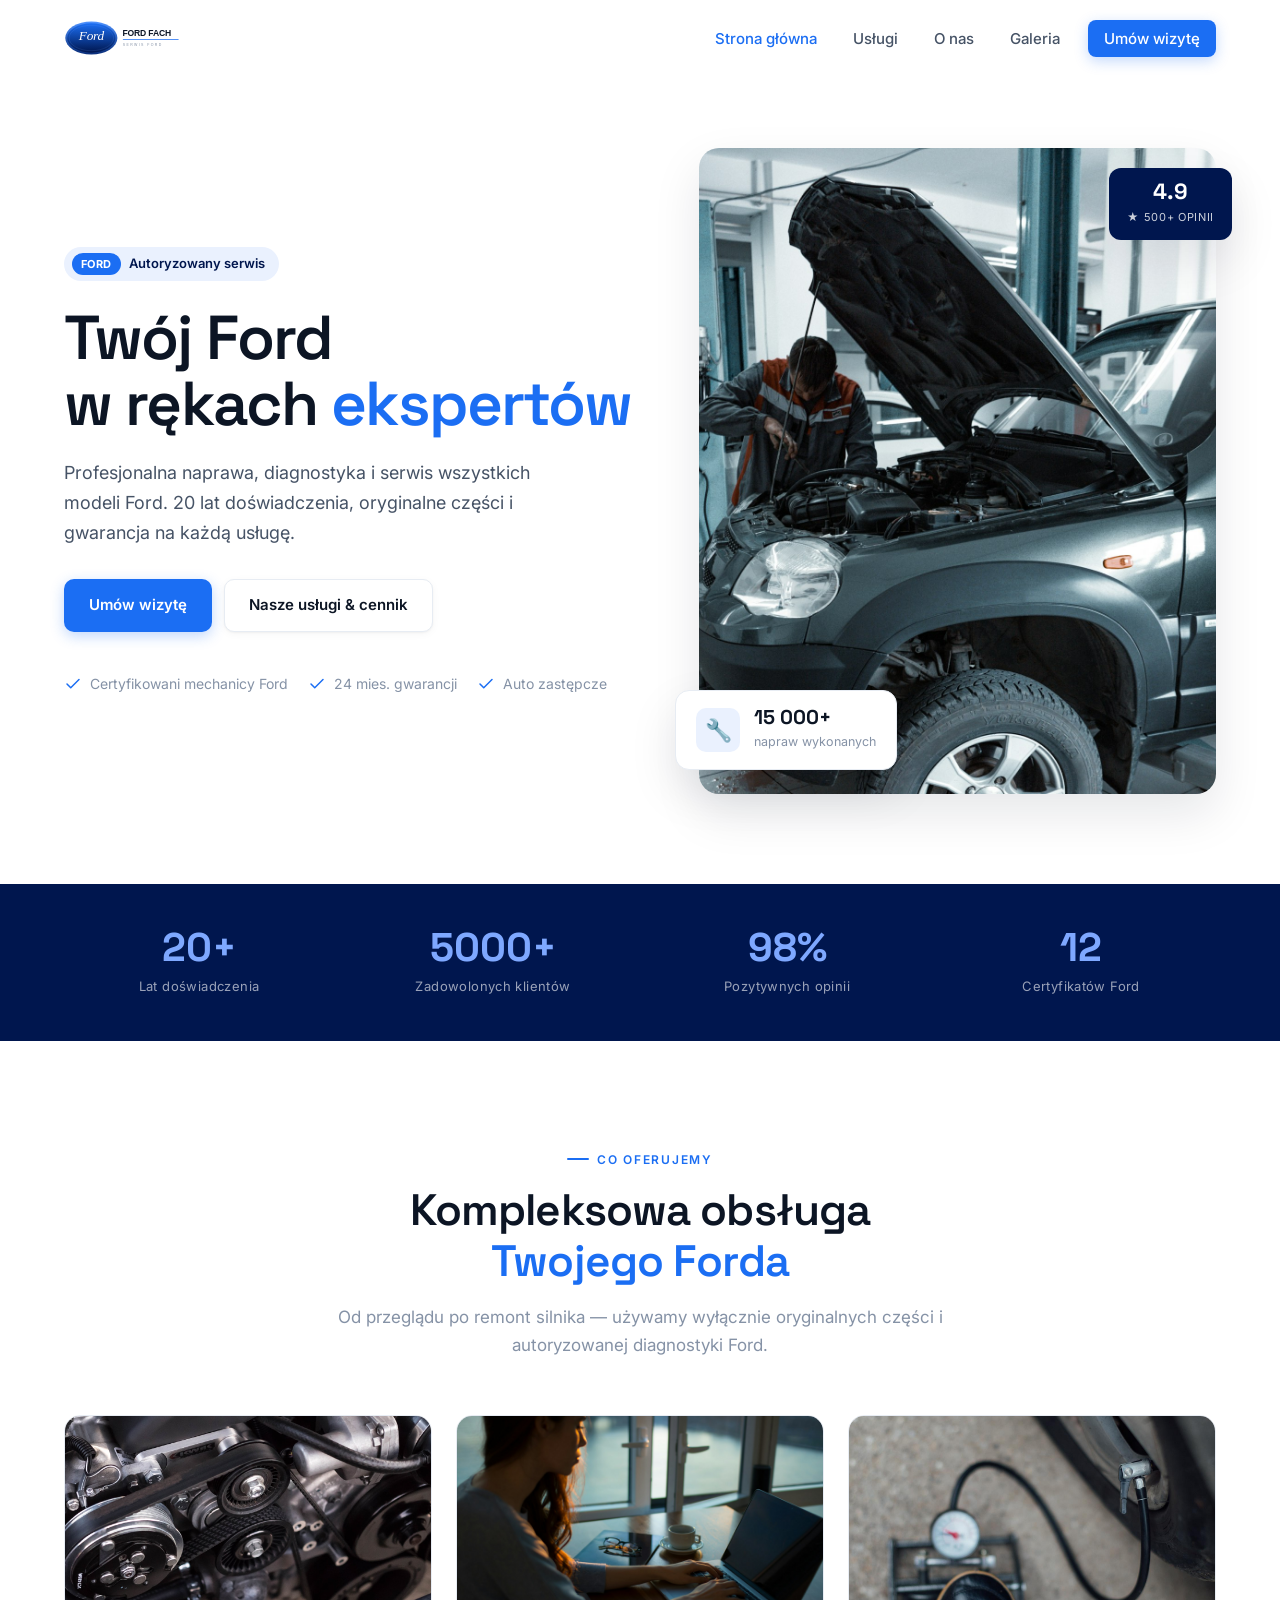
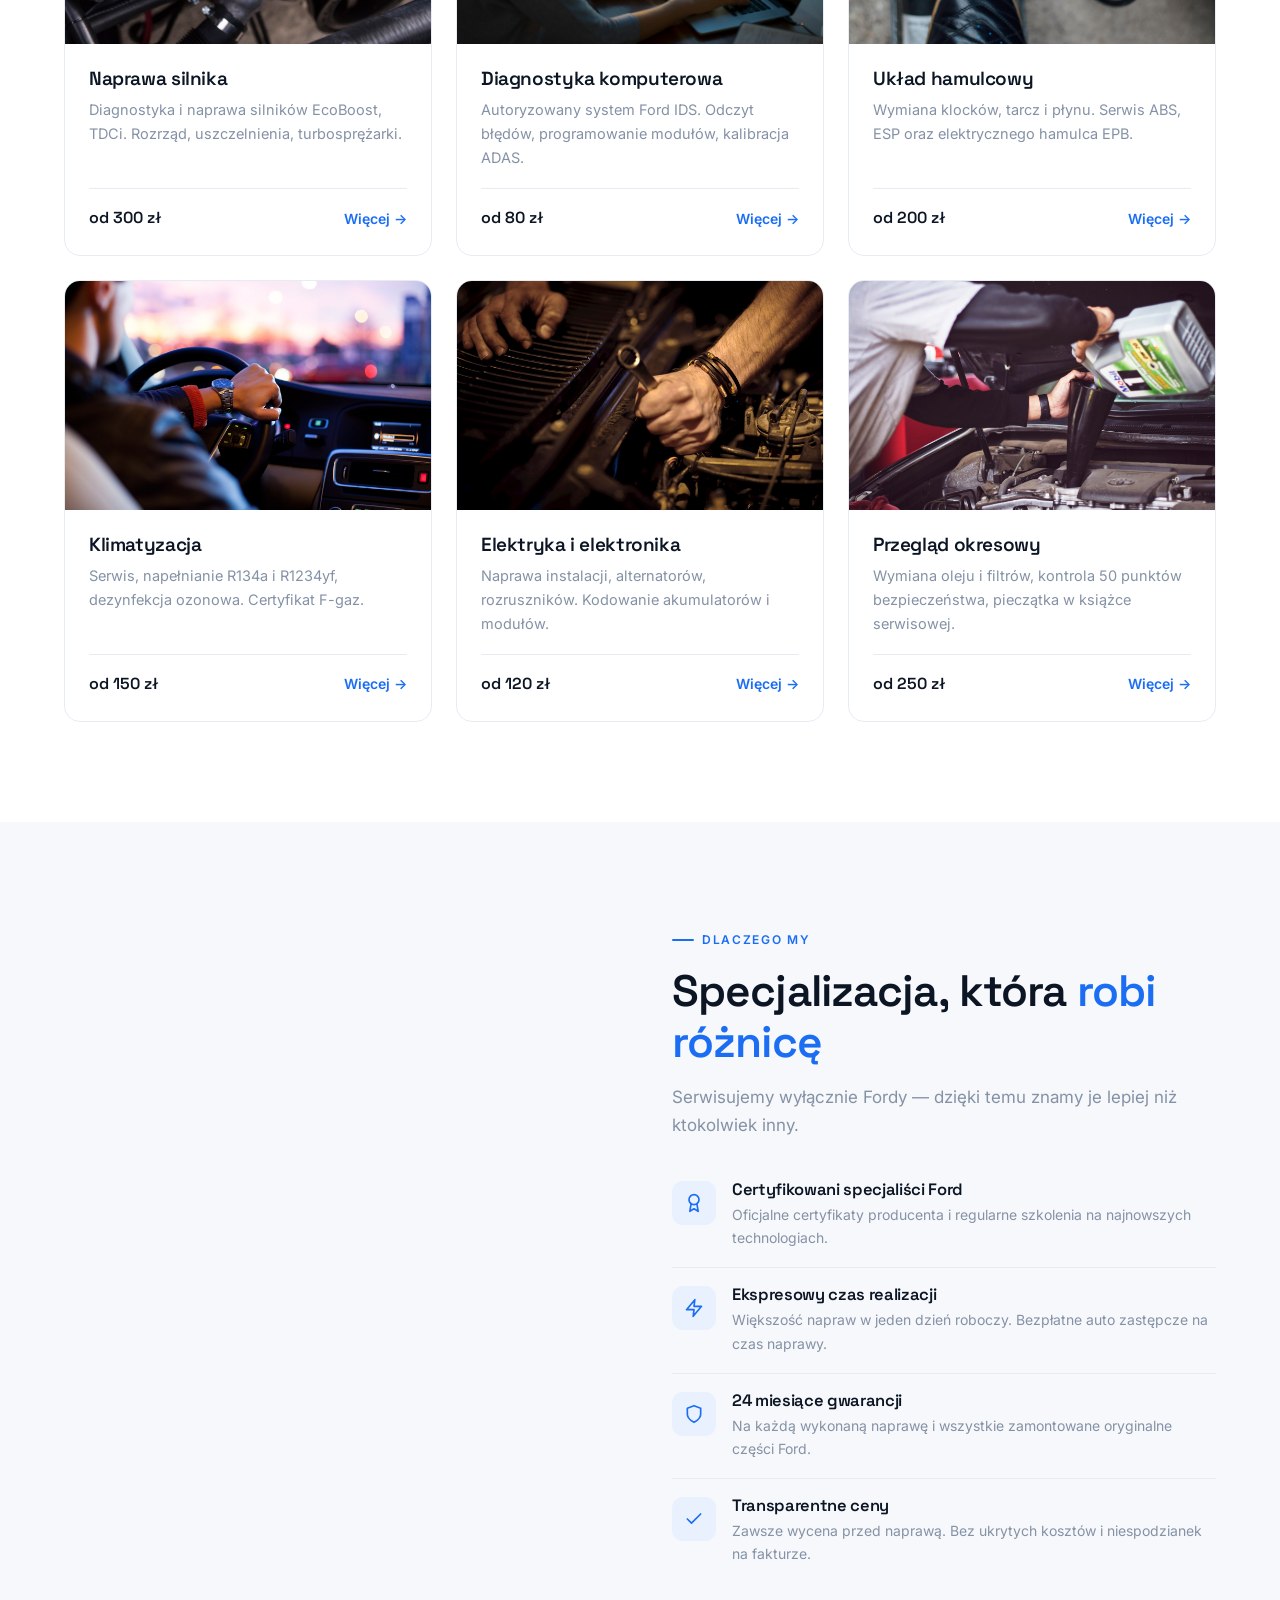
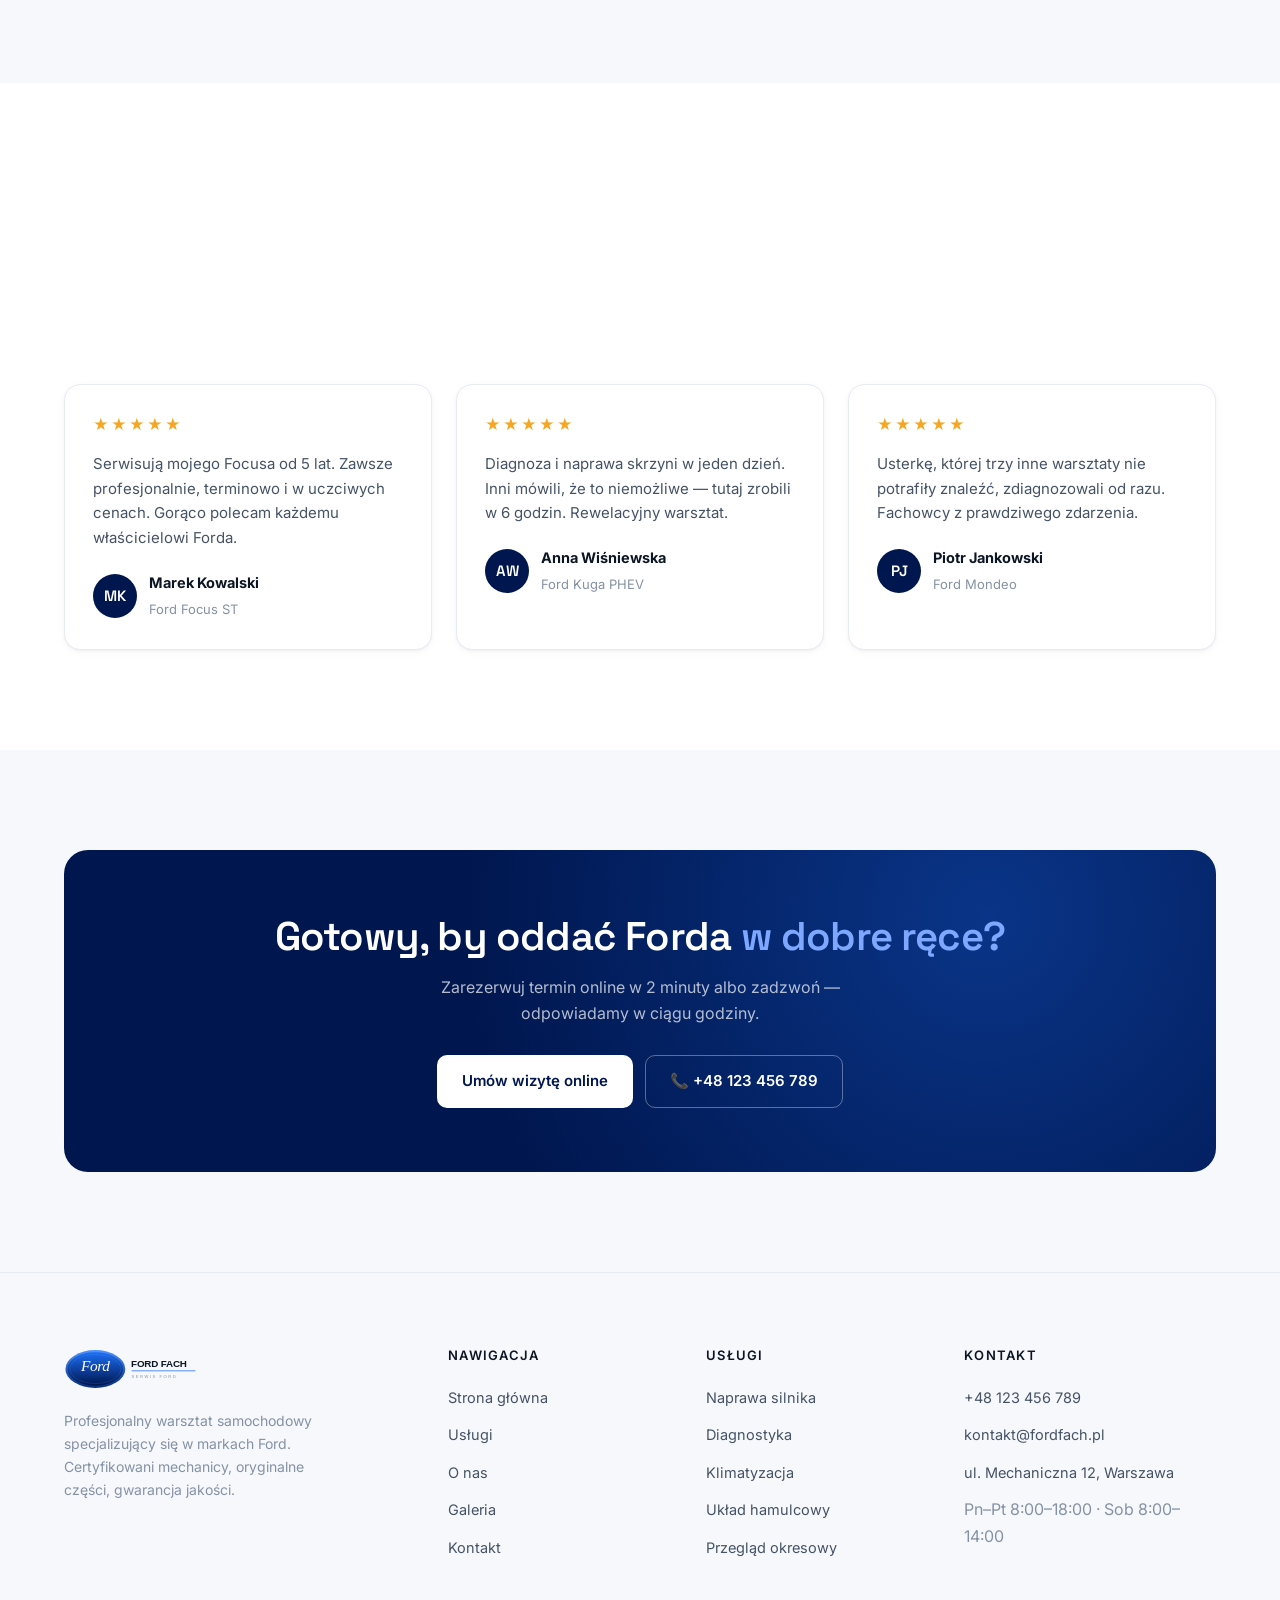
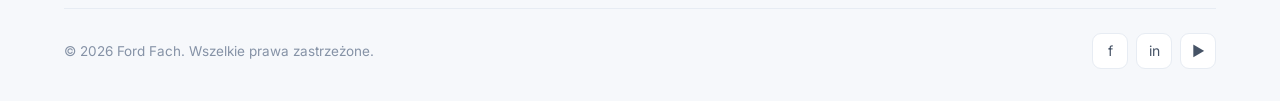
==== commit 2765fe04: "Redesign Ford Fach site: light minimal theme with real photos Complete visual overhaul from the dark" ====
--- a/ford-fach/index.html
+++ b/ford-fach/index.html
@@ -3,308 +3,229 @@
 <head>
   <meta charset="UTF-8"/>
   <meta name="viewport" content="width=device-width, initial-scale=1.0"/>
-  <title>Ford Fach — Warsztat Samochodowy | Strona Główna</title>
-  <meta name="description" content="Profesjonalny warsztat samochodowy Ford Fach. Naprawy, serwis, diagnostyka. Doświadczeni mechanicy, nowoczesny sprzęt."/>
+  <title>Ford Fach — Warsztat Samochodowy Ford</title>
+  <meta name="description" content="Ford Fach — profesjonalny warsztat samochodowy specjalizujący się w markach Ford. Naprawa, diagnostyka, serwis. 20 lat doświadczenia."/>
   <link rel="icon" href="logo.svg" type="image/svg+xml"/>
   <link rel="stylesheet" href="css/style.css"/>
 </head>
 <body>
 
-<!-- ═══════════════ NAVBAR ═══════════════ -->
 <nav class="navbar">
-  <a href="index.html" class="nav-logo">
-    <img src="logo.svg" alt="Ford Fach Logo" style="height:48px"/>
-  </a>
-  <ul class="nav-links">
-    <li><a href="index.html" class="active">Strona Główna</a></li>
-    <li><a href="uslugi.html">Usługi</a></li>
-    <li><a href="o-nas.html">O Nas</a></li>
-    <li><a href="galeria.html">Galeria</a></li>
-    <li><a href="kontakt.html" class="nav-cta">Umów Wizytę</a></li>
-  </ul>
-  <div class="nav-toggle" id="navToggle">
-    <span></span><span></span><span></span>
+  <div class="nav-inner">
+    <a href="index.html" class="nav-logo"><img src="logo.svg" alt="Ford Fach"/></a>
+    <ul class="nav-links">
+      <li><a href="index.html" class="active">Strona główna</a></li>
+      <li><a href="uslugi.html">Usługi</a></li>
+      <li><a href="o-nas.html">O nas</a></li>
+      <li><a href="galeria.html">Galeria</a></li>
+      <li class="nav-cta"><a href="kontakt.html">Umów wizytę</a></li>
+    </ul>
+    <button class="nav-toggle" aria-label="Menu"><span></span><span></span><span></span></button>
   </div>
 </nav>
 
-<!-- ═══════════════ HERO ═══════════════ -->
-<section class="hero" id="home">
-  <div class="hero-bg"></div>
-  <div class="hero-grid"></div>
-  <div class="hero-glow"></div>
-
-  <div class="hero-content fade-up">
-    <div class="hero-eyebrow">Autoryzowany Serwis Ford</div>
-    <h1 class="hero-title">
-      Profesjonalna<br>
-      <span class="line-gold">Naprawa</span> &<br>
-      <span class="line-neon">Diagnostyka</span>
-    </h1>
-    <p class="hero-desc">
-      Twój Ford w najlepszych rękach. Ponad 20 lat doświadczenia,
-      certyfikowani mechanicy i najnowszy sprzęt diagnostyczny.
-      Warsztat godny zaufania.
-    </p>
-    <div class="hero-buttons">
-      <a href="kontakt.html" class="btn-primary">
-        <span>📅</span> Umów wizytę
-      </a>
-      <a href="uslugi.html" class="btn-outline">
-        <span>🔧</span> Nasze usługi
-      </a>
-    </div>
-  </div>
-
-  <div class="hero-stats">
-    <div class="hero-stat-item">
-      <span class="hero-stat-num" data-target="20" data-suffix="+">0+</span>
-      <div class="hero-stat-label">Lat doświadczenia</div>
-    </div>
-    <div class="hero-stat-item">
-      <span class="hero-stat-num" data-target="5000" data-suffix="+">0+</span>
-      <div class="hero-stat-label">Zadowolonych klientów</div>
-    </div>
-    <div class="hero-stat-item">
-      <span class="hero-stat-num" data-target="98" data-suffix="%">0%</span>
-      <div class="hero-stat-label">Satysfakcji</div>
-    </div>
-    <div class="hero-stat-item">
-      <span class="hero-stat-num" data-target="12">0</span>
-      <div class="hero-stat-label">Certyfikatów</div>
-    </div>
-  </div>
-</section>
-
-<!-- ═══════════════ GODZINY PRACY ═══════════════ -->
-<div class="hours-banner">
-  <div class="hours-item">
-    <div class="hours-day">Poniedziałek — Piątek</div>
-    <div class="hours-time neon-text">08:00 – 18:00</div>
-  </div>
-  <div class="hours-separator"></div>
-  <div class="hours-item">
-    <div class="hours-day">Sobota</div>
-    <div class="hours-time neon-text">08:00 – 14:00</div>
-  </div>
-  <div class="hours-separator"></div>
-  <div class="hours-item">
-    <div class="hours-day">Niedziela</div>
-    <div class="hours-time" style="color: var(--text-muted)">Zamknięte</div>
-  </div>
-  <div class="hours-separator"></div>
-  <div class="hours-item">
-    <div class="hours-day">Telefon alarmowy</div>
-    <div class="hours-time gold-text">+48 123 456 789</div>
-  </div>
-</div>
-
-<!-- ═══════════════ USŁUGI ═══════════════ -->
-<section id="uslugi" style="background: linear-gradient(180deg, var(--dark-bg), rgba(0,20,40,.3), var(--dark-bg))">
-  <div class="section-eyebrow">Co oferujemy</div>
-  <div class="divider"></div>
-  <h2 class="section-title">Nasze <span>Usługi</span></h2>
-  <p class="section-sub">Kompleksowa obsługa wszystkich modeli Ford. Używamy wyłącznie oryginalnych części i najnowszych technologii diagnostycznych.</p>
-
-  <div class="services-grid">
-    <div class="service-card">
-      <div class="service-icon">🔧</div>
-      <div class="service-title">Naprawa Silnika</div>
-      <p class="service-desc">Pełna diagnostyka i naprawa silników Ford — benzyna, diesel, hybryda. Wymiana rozrządu, uszczelnień i głowicy.</p>
-      <div class="service-price">od 300 zł</div>
-    </div>
-    <div class="service-card">
-      <div class="service-icon">💻</div>
-      <div class="service-title">Diagnostyka Komputerowa</div>
-      <p class="service-desc">Profesjonalna diagnostyka IDS Ford. Odczyt i kasowanie błędów, programowanie modułów ECU.</p>
-      <div class="service-price">od 80 zł</div>
-    </div>
-    <div class="service-card">
-      <div class="service-icon">🛞</div>
-      <div class="service-title">Układ Hamulcowy</div>
-      <p class="service-desc">Wymiana klocków, tarcz, płynu hamulcowego. Odpowietrzanie i regulacja układu ABS/ESP.</p>
-      <div class="service-price">od 200 zł</div>
-    </div>
-    <div class="service-card">
-      <div class="service-icon">❄️</div>
-      <div class="service-title">Klimatyzacja</div>
-      <p class="service-desc">Serwis, napełnianie czynnikiem, dezynfekcja i naprawa układu klimatyzacji. Certyfikat F-gaz.</p>
-      <div class="service-price">od 150 zł</div>
-    </div>
-    <div class="service-card">
-      <div class="service-icon">🔋</div>
-      <div class="service-title">Układ Elektryczny</div>
-      <p class="service-desc">Diagnostyka i naprawa instalacji elektrycznej, alternatorów, rozruszników. Montaż akcesoriów.</p>
-      <div class="service-price">od 120 zł</div>
-    </div>
-    <div class="service-card">
-      <div class="service-icon">🔩</div>
-      <div class="service-title">Przegląd Okresowy</div>
-      <p class="service-desc">Kompleksowy przegląd z wymianą oleju, filtrów i kontrolą 50 punktów bezpieczeństwa.</p>
-      <div class="service-price">od 250 zł</div>
-    </div>
-  </div>
-
-  <div style="text-align:center; margin-top:3rem">
-    <a href="uslugi.html" class="btn-outline">Zobacz pełny cennik →</a>
-  </div>
-</section>
-
-<!-- ═══════════════ DLACZEGO MY ═══════════════ -->
-<section style="background: rgba(0,20,50,.15)">
-  <div class="features-layout">
-    <div>
-      <div class="section-eyebrow">Nasza przewaga</div>
-      <div class="divider"></div>
-      <h2 class="section-title">Dlaczego <span>Ford Fach</span>?</h2>
-      <p class="section-sub">Wybierając nas, wybierasz jakość potwierdzoną latami doświadczenia i tysiącami zadowolonych klientów.</p>
-
-      <div class="feature-list">
-        <div class="feature-item">
-          <div class="feature-icon">🏆</div>
-          <div class="feature-text">
-            <h4>Certyfikowani specjaliści Ford</h4>
-            <p>Nasz zespół posiada oficjalne certyfikaty producenta i regularnie szkoli się na najnowszych technologiach Ford.</p>
-          </div>
-        </div>
-        <div class="feature-item">
-          <div class="feature-icon">🔬</div>
-          <div class="feature-text">
-            <h4>Profesjonalny sprzęt diagnostyczny</h4>
-            <p>Używamy autoryzowanego oprogramowania IDS i najnowszych urządzeń pomiarowych klasy profesjonalnej.</p>
-          </div>
-        </div>
-        <div class="feature-item">
-          <div class="feature-icon">⚡</div>
-          <div class="feature-text">
-            <h4>Ekspresowy czas realizacji</h4>
-            <p>Większość napraw realizujemy w ciągu jednego dnia. Auto zastępcze dostępne bez dodatkowych kosztów.</p>
-          </div>
-        </div>
-        <div class="feature-item">
-          <div class="feature-icon">🛡️</div>
-          <div class="feature-text">
-            <h4>Gwarancja na usługi i części</h4>
-            <p>24 miesiące gwarancji na wszystkie wykonane naprawy i zamontowane oryginalne części Ford.</p>
-          </div>
-        </div>
-      </div>
-    </div>
-
-    <div class="logo-showcase">
-      <div class="logo-ring">
-        <img src="logo.svg" alt="Ford Fach Logo" style="width:210px"/>
-      </div>
-      <div style="text-align:center">
-        <div class="badge badge-gold" style="margin-bottom:.75rem">★ Autoryzowany Partner Ford</div>
-        <p style="color:var(--text-muted); font-size:.85rem; max-width:240px; line-height:1.7">
-          Oficjalny serwis certyfikowany przez Ford Motor Company
-        </p>
-      </div>
-    </div>
-  </div>
-</section>
-
-<!-- ═══════════════ OPINIE ═══════════════ -->
+<!-- HERO -->
+<header class="hero">
+  <div class="container hero-grid">
+    <div class="reveal in">
+      <span class="hero-badge"><b>FORD</b> Autoryzowany serwis</span>
+      <h1>Twój Ford<br>w rękach <em>ekspertów</em></h1>
+      <p class="hero-lead">Profesjonalna naprawa, diagnostyka i serwis wszystkich modeli Ford. 20 lat doświadczenia, oryginalne części i gwarancja na każdą usługę.</p>
+      <div class="hero-actions">
+        <a href="kontakt.html" class="btn btn-primary">Umów wizytę</a>
+        <a href="uslugi.html" class="btn btn-ghost">Nasze usługi &amp; cennik</a>
+      </div>
+      <div class="hero-trust">
+        <div class="hero-trust-item"><svg width="18" height="18" viewBox="0 0 24 24" fill="none" stroke="currentColor" stroke-width="2" stroke-linecap="round" stroke-linejoin="round"><path d="M20 6 9 17l-5-5"/></svg> Certyfikowani mechanicy Ford</div>
+        <div class="hero-trust-item"><svg width="18" height="18" viewBox="0 0 24 24" fill="none" stroke="currentColor" stroke-width="2" stroke-linecap="round" stroke-linejoin="round"><path d="M20 6 9 17l-5-5"/></svg> 24 mies. gwarancji</div>
+        <div class="hero-trust-item"><svg width="18" height="18" viewBox="0 0 24 24" fill="none" stroke="currentColor" stroke-width="2" stroke-linecap="round" stroke-linejoin="round"><path d="M20 6 9 17l-5-5"/></svg> Auto zastępcze</div>
+      </div>
+    </div>
+    <div class="hero-media reveal in">
+      <img src="img/mechanic2.jpg" alt="Mechanik Ford Fach przy pracy"/>
+      <div class="hero-badge-top"><b>4.9</b><span>★ 500+ opinii</span></div>
+      <div class="hero-float">
+        <div class="hero-float-icon">🔧</div>
+        <div><b>15 000+</b><span>napraw wykonanych</span></div>
+      </div>
+    </div>
+  </div>
+</header>
+
+<!-- STATS -->
+<section class="stats-band" style="padding:0">
+  <div class="container">
+    <div class="stats-grid">
+      <div class="stat"><div class="stat-num"><span data-target="20" data-suffix="+">0</span></div><div class="stat-label">Lat doświadczenia</div></div>
+      <div class="stat"><div class="stat-num"><span data-target="5000" data-suffix="+">0</span></div><div class="stat-label">Zadowolonych klientów</div></div>
+      <div class="stat"><div class="stat-num"><span data-target="98" data-suffix="%">0</span></div><div class="stat-label">Pozytywnych opinii</div></div>
+      <div class="stat"><div class="stat-num"><span data-target="12">0</span></div><div class="stat-label">Certyfikatów Ford</div></div>
+    </div>
+  </div>
+</section>
+
+<!-- SERVICES -->
 <section>
-  <div class="section-eyebrow">Opinie klientów</div>
-  <div class="divider"></div>
-  <h2 class="section-title">Co mówią <span>klienci</span></h2>
-  <p class="section-sub">Nasza reputacja budowana jest na zaufaniu i jakości od ponad 20 lat.</p>
-
-  <div class="testimonials-grid">
-    <div class="testimonial-card">
-      <div class="testimonial-quote">"</div>
-      <p class="testimonial-text">Serwisują mojego Forda Focusa od 5 lat. Zawsze profesjonalnie, terminowo i w rozsądnych cenach. Gorąco polecam każdemu właścicielowi Forda!</p>
-      <div class="testimonial-author">
-        <div class="author-avatar">MK</div>
-        <div>
-          <div class="author-name">Marek Kowalski</div>
-          <div class="author-car">Ford Focus ST 2019</div>
-          <div class="stars">★★★★★</div>
-        </div>
-      </div>
-    </div>
-    <div class="testimonial-card">
-      <div class="testimonial-quote">"</div>
-      <p class="testimonial-text">Szybka diagnostyka i naprawa skrzyni biegów w jednym dniu. Inni mówili że to niemożliwe — Ford Fach zrobił to w 6 godzin. Rewelacja!</p>
-      <div class="testimonial-author">
-        <div class="author-avatar">AW</div>
-        <div>
-          <div class="author-name">Anna Wiśniewska</div>
-          <div class="author-car">Ford Kuga 2021</div>
-          <div class="stars">★★★★★</div>
-        </div>
-      </div>
-    </div>
-    <div class="testimonial-card">
-      <div class="testimonial-quote">"</div>
-      <p class="testimonial-text">Przyszedłem z problemem silnika który trzy inne warsztaty nie mogły zdiagnozować. Tutaj znaleźli usterkę od razu. Fachowcy z prawdziwego zdarzenia.</p>
-      <div class="testimonial-author">
-        <div class="author-avatar">PJ</div>
-        <div>
-          <div class="author-name">Piotr Jankowski</div>
-          <div class="author-car">Ford Mondeo 2018</div>
-          <div class="stars">★★★★★</div>
-        </div>
-      </div>
-    </div>
-  </div>
-</section>
-
-<!-- ═══════════════ CTA ═══════════════ -->
-<section style="text-align:center; background: linear-gradient(135deg, rgba(0,51,102,.3), rgba(0,100,200,.15))">
-  <div class="section-eyebrow" style="justify-content:center">Gotowy na wizytę?</div>
-  <div class="divider" style="margin:0 auto 1.5rem"></div>
-  <h2 class="section-title">Umów się <span>online</span></h2>
-  <p class="section-sub" style="margin:0 auto 2.5rem">Rezerwacja online zajmuje 2 minuty. Przyjedziemy do Ciebie lub zapraszamy do naszego warsztatu.</p>
-  <div style="display:flex; gap:1rem; justify-content:center; flex-wrap:wrap">
-    <a href="kontakt.html" class="btn-primary">📅 Zarezerwuj termin</a>
-    <a href="tel:+48123456789" class="btn-outline">📞 Zadzwoń teraz</a>
-  </div>
-</section>
-
-<!-- ═══════════════ FOOTER ═══════════════ -->
+  <div class="container">
+    <div class="section-head center reveal">
+      <span class="eyebrow">Co oferujemy</span>
+      <h2 class="h-title">Kompleksowa obsługa <em>Twojego Forda</em></h2>
+      <p class="h-sub">Od przeglądu po remont silnika — używamy wyłącznie oryginalnych części i autoryzowanej diagnostyki Ford.</p>
+    </div>
+    <div class="cards-grid">
+      <a href="uslugi.html" class="card reveal">
+        <div class="card-media"><img src="img/engine.jpg" alt="Naprawa silnika"/></div>
+        <div class="card-body">
+          <h3>Naprawa silnika</h3>
+          <p>Diagnostyka i naprawa silników EcoBoost, TDCi. Rozrząd, uszczelnienia, turbosprężarki.</p>
+          <div class="card-foot"><span class="card-price">od 300 zł</span><span class="card-arrow">Więcej →</span></div>
+        </div>
+      </a>
+      <a href="uslugi.html" class="card reveal">
+        <div class="card-media"><img src="img/garage.jpg" alt="Diagnostyka komputerowa"/></div>
+        <div class="card-body">
+          <h3>Diagnostyka komputerowa</h3>
+          <p>Autoryzowany system Ford IDS. Odczyt błędów, programowanie modułów, kalibracja ADAS.</p>
+          <div class="card-foot"><span class="card-price">od 80 zł</span><span class="card-arrow">Więcej →</span></div>
+        </div>
+      </a>
+      <a href="uslugi.html" class="card reveal">
+        <div class="card-media"><img src="img/wheel.jpg" alt="Układ hamulcowy"/></div>
+        <div class="card-body">
+          <h3>Układ hamulcowy</h3>
+          <p>Wymiana klocków, tarcz i płynu. Serwis ABS, ESP oraz elektrycznego hamulca EPB.</p>
+          <div class="card-foot"><span class="card-price">od 200 zł</span><span class="card-arrow">Więcej →</span></div>
+        </div>
+      </a>
+      <a href="uslugi.html" class="card reveal">
+        <div class="card-media"><img src="img/dashboard.jpg" alt="Klimatyzacja"/></div>
+        <div class="card-body">
+          <h3>Klimatyzacja</h3>
+          <p>Serwis, napełnianie R134a i R1234yf, dezynfekcja ozonowa. Certyfikat F-gaz.</p>
+          <div class="card-foot"><span class="card-price">od 150 zł</span><span class="card-arrow">Więcej →</span></div>
+        </div>
+      </a>
+      <a href="uslugi.html" class="card reveal">
+        <div class="card-media"><img src="img/key.jpg" alt="Elektryka"/></div>
+        <div class="card-body">
+          <h3>Elektryka i elektronika</h3>
+          <p>Naprawa instalacji, alternatorów, rozruszników. Kodowanie akumulatorów i modułów.</p>
+          <div class="card-foot"><span class="card-price">od 120 zł</span><span class="card-arrow">Więcej →</span></div>
+        </div>
+      </a>
+      <a href="uslugi.html" class="card reveal">
+        <div class="card-media"><img src="img/tools.jpg" alt="Przegląd okresowy"/></div>
+        <div class="card-body">
+          <h3>Przegląd okresowy</h3>
+          <p>Wymiana oleju i filtrów, kontrola 50 punktów bezpieczeństwa, pieczątka w książce serwisowej.</p>
+          <div class="card-foot"><span class="card-price">od 250 zł</span><span class="card-arrow">Więcej →</span></div>
+        </div>
+      </a>
+    </div>
+  </div>
+</section>
+
+<!-- WHY US -->
+<section class="section-alt">
+  <div class="container split">
+    <div class="split-media reveal"><img src="img/interior.jpg" alt="Warsztat Ford Fach"/></div>
+    <div class="reveal">
+      <span class="eyebrow">Dlaczego my</span>
+      <h2 class="h-title">Specjalizacja, która <em>robi różnicę</em></h2>
+      <p class="h-sub" style="margin-bottom:24px">Serwisujemy wyłącznie Fordy — dzięki temu znamy je lepiej niż ktokolwiek inny.</p>
+      <div class="feature-row">
+        <div class="feature-ic"><svg width="20" height="20" viewBox="0 0 24 24" fill="none" stroke="currentColor" stroke-width="2" stroke-linecap="round" stroke-linejoin="round"><circle cx="12" cy="8" r="6"/><path d="M15.5 13 17 22l-5-3-5 3 1.5-9"/></svg></div>
+        <div><h4>Certyfikowani specjaliści Ford</h4><p>Oficjalne certyfikaty producenta i regularne szkolenia na najnowszych technologiach.</p></div>
+      </div>
+      <div class="feature-row">
+        <div class="feature-ic"><svg width="20" height="20" viewBox="0 0 24 24" fill="none" stroke="currentColor" stroke-width="2" stroke-linecap="round" stroke-linejoin="round"><path d="M13 2 3 14h9l-1 8 10-12h-9l1-8Z"/></svg></div>
+        <div><h4>Ekspresowy czas realizacji</h4><p>Większość napraw w jeden dzień roboczy. Bezpłatne auto zastępcze na czas naprawy.</p></div>
+      </div>
+      <div class="feature-row">
+        <div class="feature-ic"><svg width="20" height="20" viewBox="0 0 24 24" fill="none" stroke="currentColor" stroke-width="2" stroke-linecap="round" stroke-linejoin="round"><path d="M12 22s8-4 8-10V5l-8-3-8 3v7c0 6 8 10 8 10Z"/></svg></div>
+        <div><h4>24 miesiące gwarancji</h4><p>Na każdą wykonaną naprawę i wszystkie zamontowane oryginalne części Ford.</p></div>
+      </div>
+      <div class="feature-row">
+        <div class="feature-ic"><svg width="20" height="20" viewBox="0 0 24 24" fill="none" stroke="currentColor" stroke-width="2" stroke-linecap="round" stroke-linejoin="round"><path d="M20 6 9 17l-5-5"/></svg></div>
+        <div><h4>Transparentne ceny</h4><p>Zawsze wycena przed naprawą. Bez ukrytych kosztów i niespodzianek na fakturze.</p></div>
+      </div>
+    </div>
+  </div>
+</section>
+
+<!-- TESTIMONIALS -->
+<section>
+  <div class="container">
+    <div class="section-head center reveal">
+      <span class="eyebrow">Opinie klientów</span>
+      <h2 class="h-title">Zaufali nam <em>tysiące kierowców</em></h2>
+    </div>
+    <div class="quotes-grid">
+      <div class="quote reveal">
+        <div class="quote-stars">★★★★★</div>
+        <p class="quote-text">Serwisują mojego Focusa od 5 lat. Zawsze profesjonalnie, terminowo i w uczciwych cenach. Gorąco polecam każdemu właścicielowi Forda.</p>
+        <div class="quote-author"><div class="quote-avatar">MK</div><div><b>Marek Kowalski</b><span>Ford Focus ST</span></div></div>
+      </div>
+      <div class="quote reveal">
+        <div class="quote-stars">★★★★★</div>
+        <p class="quote-text">Diagnoza i naprawa skrzyni w jeden dzień. Inni mówili, że to niemożliwe — tutaj zrobili w 6 godzin. Rewelacyjny warsztat.</p>
+        <div class="quote-author"><div class="quote-avatar">AW</div><div><b>Anna Wiśniewska</b><span>Ford Kuga PHEV</span></div></div>
+      </div>
+      <div class="quote reveal">
+        <div class="quote-stars">★★★★★</div>
+        <p class="quote-text">Usterkę, której trzy inne warsztaty nie potrafiły znaleźć, zdiagnozowali od razu. Fachowcy z prawdziwego zdarzenia.</p>
+        <div class="quote-author"><div class="quote-avatar">PJ</div><div><b>Piotr Jankowski</b><span>Ford Mondeo</span></div></div>
+      </div>
+    </div>
+  </div>
+</section>
+
+<!-- CTA -->
+<section class="section-alt">
+  <div class="container">
+    <div class="cta-band reveal">
+      <h2>Gotowy, by oddać Forda <em>w dobre ręce?</em></h2>
+      <p>Zarezerwuj termin online w 2 minuty albo zadzwoń — odpowiadamy w ciągu godziny.</p>
+      <div class="cta-actions">
+        <a href="kontakt.html" class="btn btn-light">Umów wizytę online</a>
+        <a href="tel:+48123456789" class="btn btn-outline-light">📞 +48 123 456 789</a>
+      </div>
+    </div>
+  </div>
+</section>
+
+<!-- FOOTER -->
 <footer>
-  <div class="footer-grid">
-    <div class="footer-brand">
-      <img src="logo.svg" alt="Ford Fach" style="height:56px"/>
-      <p>Profesjonalny warsztat samochodowy specjalizujący się w markach Ford. Certyfikowani mechanicy, oryginalne części, gwarancja jakości.</p>
-    </div>
-    <div>
-      <div class="footer-heading">Nawigacja</div>
-      <ul class="footer-links">
-        <li><a href="index.html">Strona Główna</a></li>
+  <div class="container">
+    <div class="footer-grid">
+      <div class="footer-brand">
+        <img src="logo.svg" alt="Ford Fach"/>
+        <p>Profesjonalny warsztat samochodowy specjalizujący się w markach Ford. Certyfikowani mechanicy, oryginalne części, gwarancja jakości.</p>
+      </div>
+      <div class="footer-col"><h5>Nawigacja</h5><ul>
+        <li><a href="index.html">Strona główna</a></li>
         <li><a href="uslugi.html">Usługi</a></li>
-        <li><a href="o-nas.html">O Nas</a></li>
+        <li><a href="o-nas.html">O nas</a></li>
         <li><a href="galeria.html">Galeria</a></li>
         <li><a href="kontakt.html">Kontakt</a></li>
-      </ul>
-    </div>
-    <div>
-      <div class="footer-heading">Usługi</div>
-      <ul class="footer-links">
-        <li><a href="uslugi.html">Naprawa Silnika</a></li>
+      </ul></div>
+      <div class="footer-col"><h5>Usługi</h5><ul>
+        <li><a href="uslugi.html">Naprawa silnika</a></li>
         <li><a href="uslugi.html">Diagnostyka</a></li>
         <li><a href="uslugi.html">Klimatyzacja</a></li>
-        <li><a href="uslugi.html">Hamulce</a></li>
-        <li><a href="uslugi.html">Przegląd Okresowy</a></li>
-      </ul>
-    </div>
-    <div>
-      <div class="footer-heading">Kontakt</div>
-      <ul class="footer-links">
-        <li><a href="tel:+48123456789">📞 +48 123 456 789</a></li>
-        <li><a href="mailto:kontakt@fordfach.pl">✉ kontakt@fordfach.pl</a></li>
-        <li><a href="#">📍 ul. Mechaniczna 12, Warszawa</a></li>
-      </ul>
-    </div>
-  </div>
-  <div class="footer-bottom">
-    <p>© <span class="current-year"></span> Ford Fach. Wszelkie prawa zastrzeżone.</p>
-    <div class="footer-social">
-      <a href="#" class="social-btn" aria-label="Facebook">f</a>
-      <a href="#" class="social-btn" aria-label="Instagram">in</a>
-      <a href="#" class="social-btn" aria-label="YouTube">▶</a>
+        <li><a href="uslugi.html">Układ hamulcowy</a></li>
+        <li><a href="uslugi.html">Przegląd okresowy</a></li>
+      </ul></div>
+      <div class="footer-col"><h5>Kontakt</h5><ul>
+        <li><a href="tel:+48123456789">+48 123 456 789</a></li>
+        <li><a href="mailto:kontakt@fordfach.pl">kontakt@fordfach.pl</a></li>
+        <li><a href="#">ul. Mechaniczna 12, Warszawa</a></li>
+        <li style="color:var(--muted)">Pn–Pt 8:00–18:00 · Sob 8:00–14:00</li>
+      </ul></div>
+    </div>
+    <div class="footer-bottom">
+      <p>© <span class="year"></span> Ford Fach. Wszelkie prawa zastrzeżone.</p>
+      <div class="footer-social"><a href="#">f</a><a href="#">in</a><a href="#">▶</a></div>
     </div>
   </div>
 </footer>
--- a/ford-fach/css/style.css
+++ b/ford-fach/css/style.css
@@ -1,1145 +1,371 @@
-/* ===================== FORD FACH — PREMIUM STYLESHEET ===================== */
+/* ============================================================
+   FORD FACH — LIGHT MINIMAL DESIGN SYSTEM
+   ============================================================ */
+
+@import url('https://fonts.googleapis.com/css2?family=Inter:wght@400;500;600;700&family=Space+Grotesk:wght@500;600;700&display=swap');
 
 :root {
-  --ford-blue:       #003366;
-  --ford-light-blue: #0066CC;
-  --neon-cyan:       #00D4FF;
-  --neon-blue:       #0080FF;
-  --neon-gold:       #FFD700;
-  --neon-orange:     #FF6B00;
-  --neon-green:      #39FF14;
-  --dark-bg:         #060A12;
-  --dark-card:       #0D1520;
-  --dark-border:     #1A2740;
-  --text-white:      #F0F4FF;
-  --text-muted:      #7A8BA0;
-  --glass-bg:        rgba(0, 100, 200, 0.06);
-  --glass-border:    rgba(0, 212, 255, 0.18);
-  --font-main:       'Montserrat', sans-serif;
-  --font-display:    'Rajdhani', sans-serif;
-}
-
-@import url('https://fonts.googleapis.com/css2?family=Montserrat:wght@300;400;500;600;700;900&family=Rajdhani:wght@400;500;600;700&display=swap');
+  --blue:        #1B6EF3;   /* accent bright blue */
+  --blue-deep:   #00164E;   /* Ford deep navy */
+  --blue-soft:   #EAF1FE;   /* tint */
+  --ink:         #0C1524;   /* headings */
+  --body:        #465366;   /* body text */
+  --muted:       #8592A6;   /* secondary */
+  --line:        #E7ECF3;   /* borders */
+  --bg:          #FFFFFF;
+  --bg-alt:      #F6F8FB;
+  --bg-navy:     #00164E;
+  --white:       #FFFFFF;
+  --radius:      16px;
+  --radius-sm:   10px;
+  --shadow-sm:   0 1px 2px rgba(12,21,36,.04), 0 2px 8px rgba(12,21,36,.04);
+  --shadow-md:   0 4px 12px rgba(12,21,36,.06), 0 12px 32px rgba(12,21,36,.06);
+  --shadow-lg:   0 20px 48px rgba(12,21,36,.10);
+  --maxw:        1200px;
+  --sans:        'Inter', system-ui, sans-serif;
+  --display:     'Space Grotesk', 'Inter', sans-serif;
+}
 
 *, *::before, *::after { box-sizing: border-box; margin: 0; padding: 0; }
-
-html { scroll-behavior: smooth; }
+html { scroll-behavior: smooth; -webkit-text-size-adjust: 100%; }
 
 body {
-  background: var(--dark-bg);
-  color: var(--text-white);
-  font-family: var(--font-main);
+  font-family: var(--sans);
+  color: var(--body);
+  background: var(--bg);
+  line-height: 1.65;
+  font-size: 16px;
+  -webkit-font-smoothing: antialiased;
   overflow-x: hidden;
-  line-height: 1.6;
-}
-
-/* ── SCROLLBAR ── */
-::-webkit-scrollbar { width: 6px; }
-::-webkit-scrollbar-track { background: var(--dark-bg); }
-::-webkit-scrollbar-thumb { background: var(--neon-cyan); border-radius: 3px; }
-
-/* ══════════════════════════════════════════════
-   NAVIGATION
-══════════════════════════════════════════════ */
+}
+
+img { max-width: 100%; display: block; }
+a { color: inherit; text-decoration: none; }
+
+h1, h2, h3, h4 { color: var(--ink); font-family: var(--display); line-height: 1.15; letter-spacing: -.02em; font-weight: 600; }
+
+::selection { background: var(--blue); color: #fff; }
+
+/* ── LAYOUT ── */
+.container { max-width: var(--maxw); margin: 0 auto; padding: 0 24px; }
+section { padding: 100px 0; }
+.section-alt { background: var(--bg-alt); }
+
+.eyebrow {
+  display: inline-flex; align-items: center; gap: 8px;
+  font-size: 12px; font-weight: 600; letter-spacing: .14em;
+  text-transform: uppercase; color: var(--blue); margin-bottom: 16px;
+}
+.eyebrow::before { content: ''; width: 22px; height: 2px; background: var(--blue); border-radius: 2px; }
+
+.section-head { max-width: 620px; margin-bottom: 56px; }
+.section-head.center { margin-left: auto; margin-right: auto; text-align: center; }
+.section-head.center .eyebrow { justify-content: center; }
+.h-title { font-size: clamp(28px, 4vw, 44px); margin-bottom: 16px; }
+.h-title em { font-style: normal; color: var(--blue); }
+.h-sub { color: var(--muted); font-size: 17px; }
+
+/* ── BUTTONS ── */
+.btn {
+  display: inline-flex; align-items: center; gap: 8px;
+  padding: 13px 24px; border-radius: 10px; font-weight: 600; font-size: 15px;
+  cursor: pointer; border: 1px solid transparent; transition: all .2s ease;
+  font-family: var(--sans);
+}
+.btn-primary { background: var(--blue); color: #fff; box-shadow: 0 4px 14px rgba(27,110,243,.28); }
+.btn-primary:hover { background: #1560db; transform: translateY(-1px); box-shadow: 0 8px 22px rgba(27,110,243,.34); }
+.btn-ghost { background: #fff; color: var(--ink); border-color: var(--line); box-shadow: var(--shadow-sm); }
+.btn-ghost:hover { border-color: var(--blue); color: var(--blue); }
+.btn-dark { background: var(--ink); color: #fff; }
+.btn-dark:hover { background: #000; transform: translateY(-1px); }
+.btn-light { background: #fff; color: var(--blue-deep); }
+.btn-light:hover { transform: translateY(-1px); box-shadow: var(--shadow-md); }
+.btn-outline-light { background: transparent; color: #fff; border-color: rgba(255,255,255,.35); }
+.btn-outline-light:hover { background: rgba(255,255,255,.1); border-color: #fff; }
+
+/* ══════════════ NAVBAR ══════════════ */
 .navbar {
-  position: fixed;
-  top: 0; left: 0; right: 0;
-  z-index: 1000;
-  padding: 0 2rem;
-  height: 80px;
-  display: flex;
-  align-items: center;
-  justify-content: space-between;
-  background: rgba(6, 10, 18, 0.85);
-  backdrop-filter: blur(20px);
-  border-bottom: 1px solid var(--glass-border);
-  transition: all .3s ease;
-}
-
-.navbar.scrolled {
-  height: 64px;
-  background: rgba(6, 10, 18, 0.98);
-  box-shadow: 0 4px 30px rgba(0, 212, 255, 0.1);
-}
-
-.nav-logo {
-  display: flex;
-  align-items: center;
-  gap: .75rem;
-  text-decoration: none;
-}
-
-.nav-logo svg { height: 46px; width: auto; filter: drop-shadow(0 0 8px rgba(0,212,255,.4)); }
-
-.nav-logo-text {
-  font-family: var(--font-display);
-  font-size: 1.1rem;
-  font-weight: 700;
-  letter-spacing: 2px;
-  color: var(--text-white);
-  text-transform: uppercase;
-  line-height: 1.2;
-}
-
-.nav-logo-text span { color: var(--neon-cyan); }
-
-.nav-links {
-  display: flex;
-  align-items: center;
-  gap: 2rem;
-  list-style: none;
-}
-
-.nav-links a {
-  color: var(--text-muted);
-  text-decoration: none;
-  font-size: .85rem;
-  font-weight: 600;
-  letter-spacing: 1.5px;
-  text-transform: uppercase;
-  transition: color .3s ease;
-  position: relative;
-}
-
-.nav-links a::after {
-  content: '';
-  position: absolute;
-  bottom: -4px; left: 0; right: 0;
-  height: 2px;
-  background: var(--neon-cyan);
-  transform: scaleX(0);
-  transition: transform .3s ease;
-  box-shadow: 0 0 8px var(--neon-cyan);
-}
-
-.nav-links a:hover,
-.nav-links a.active { color: var(--neon-cyan); }
-
-.nav-links a:hover::after,
-.nav-links a.active::after { transform: scaleX(1); }
-
-.nav-cta {
-  background: linear-gradient(135deg, var(--neon-cyan), var(--neon-blue));
-  color: var(--dark-bg) !important;
-  padding: .5rem 1.5rem;
-  border-radius: 4px;
-  font-weight: 700 !important;
-  letter-spacing: 1px;
-  transition: box-shadow .3s ease, transform .2s ease !important;
-}
-
-.nav-cta::after { display: none !important; }
-
-.nav-cta:hover {
-  box-shadow: 0 0 20px rgba(0, 212, 255, 0.6) !important;
-  transform: translateY(-1px);
-  color: var(--dark-bg) !important;
-}
-
-/* HAMBURGER */
-.nav-toggle {
-  display: none;
-  flex-direction: column;
-  gap: 5px;
-  cursor: pointer;
-  padding: 4px;
-}
-
-.nav-toggle span {
-  display: block;
-  width: 26px; height: 2px;
-  background: var(--neon-cyan);
-  border-radius: 2px;
-  transition: all .3s ease;
-}
-
-/* ══════════════════════════════════════════════
-   HERO
-══════════════════════════════════════════════ */
-.hero {
-  min-height: 100vh;
-  display: flex;
-  align-items: center;
-  position: relative;
-  overflow: hidden;
-  padding: 0 5vw;
-}
-
-.hero-bg {
-  position: absolute;
-  inset: 0;
-  background:
-    radial-gradient(ellipse 80% 60% at 70% 50%, rgba(0,102,204,.2) 0%, transparent 70%),
-    radial-gradient(ellipse 50% 40% at 20% 80%, rgba(0,212,255,.08) 0%, transparent 60%),
-    linear-gradient(135deg, #060A12 0%, #0D1520 50%, #060A12 100%);
-}
-
-.hero-grid {
-  position: absolute;
-  inset: 0;
-  background-image:
-    linear-gradient(rgba(0,212,255,.04) 1px, transparent 1px),
-    linear-gradient(90deg, rgba(0,212,255,.04) 1px, transparent 1px);
-  background-size: 60px 60px;
-  mask-image: radial-gradient(ellipse at center, black 30%, transparent 80%);
-}
-
-.hero-glow {
-  position: absolute;
-  width: 600px; height: 600px;
-  border-radius: 50%;
-  background: radial-gradient(circle, rgba(0,212,255,.12) 0%, transparent 70%);
-  top: 50%; right: 10%;
-  transform: translateY(-50%);
-  animation: pulse-glow 4s ease-in-out infinite;
-}
-
-@keyframes pulse-glow {
-  0%, 100% { opacity: .6; transform: translateY(-50%) scale(1); }
-  50%       { opacity: 1;  transform: translateY(-50%) scale(1.1); }
-}
-
-.hero-content {
-  position: relative;
-  z-index: 2;
-  max-width: 700px;
-}
-
-.hero-eyebrow {
-  display: inline-flex;
-  align-items: center;
-  gap: .5rem;
-  font-size: .75rem;
-  font-weight: 700;
-  letter-spacing: 3px;
-  text-transform: uppercase;
-  color: var(--neon-cyan);
-  margin-bottom: 1.5rem;
-}
-
-.hero-eyebrow::before {
-  content: '';
-  width: 30px; height: 2px;
-  background: var(--neon-cyan);
-  box-shadow: 0 0 8px var(--neon-cyan);
-}
-
-.hero-title {
-  font-family: var(--font-display);
-  font-size: clamp(2.5rem, 7vw, 5.5rem);
-  font-weight: 700;
-  line-height: 1.05;
-  letter-spacing: -1px;
-  margin-bottom: 1.5rem;
-}
-
-.hero-title .line-gold { color: var(--neon-gold); text-shadow: 0 0 30px rgba(255,215,0,.4); }
-.hero-title .line-neon { color: var(--neon-cyan); text-shadow: 0 0 30px rgba(0,212,255,.5); }
-
-.hero-desc {
-  font-size: 1.05rem;
-  color: var(--text-muted);
-  max-width: 480px;
-  margin-bottom: 2.5rem;
-  line-height: 1.8;
-}
-
-.hero-buttons {
-  display: flex;
-  gap: 1rem;
-  flex-wrap: wrap;
-}
-
-.btn-primary {
-  display: inline-flex;
-  align-items: center;
-  gap: .5rem;
-  padding: .85rem 2rem;
-  background: linear-gradient(135deg, var(--neon-cyan), var(--neon-blue));
-  color: var(--dark-bg);
-  font-weight: 700;
-  font-size: .9rem;
-  letter-spacing: 1px;
-  text-transform: uppercase;
-  text-decoration: none;
-  border-radius: 4px;
-  transition: all .3s ease;
-  border: none;
-  cursor: pointer;
-  box-shadow: 0 4px 20px rgba(0,212,255,.3);
-}
-
-.btn-primary:hover {
-  box-shadow: 0 8px 40px rgba(0,212,255,.5);
-  transform: translateY(-2px);
-}
-
-.btn-outline {
-  display: inline-flex;
-  align-items: center;
-  gap: .5rem;
-  padding: .85rem 2rem;
-  background: transparent;
-  color: var(--neon-cyan);
-  font-weight: 700;
-  font-size: .9rem;
-  letter-spacing: 1px;
-  text-transform: uppercase;
-  text-decoration: none;
-  border-radius: 4px;
-  border: 1px solid var(--neon-cyan);
-  transition: all .3s ease;
-  cursor: pointer;
-}
-
-.btn-outline:hover {
-  background: rgba(0,212,255,.1);
-  box-shadow: 0 0 20px rgba(0,212,255,.2);
-}
-
-.hero-stats {
-  position: absolute;
-  bottom: 0; left: 0; right: 0;
-  padding: 1.5rem 5vw;
-  display: flex;
-  gap: 3rem;
-  border-top: 1px solid var(--glass-border);
-  background: rgba(6,10,18,.6);
-  backdrop-filter: blur(10px);
-  z-index: 2;
-}
-
-.hero-stat-item { text-align: center; }
-.hero-stat-num {
-  display: block;
-  font-family: var(--font-display);
-  font-size: 2rem;
-  font-weight: 700;
-  color: var(--neon-cyan);
-  text-shadow: 0 0 20px rgba(0,212,255,.5);
-  line-height: 1;
-}
-.hero-stat-label {
-  font-size: .72rem;
-  letter-spacing: 2px;
-  text-transform: uppercase;
-  color: var(--text-muted);
-  margin-top: .25rem;
-}
-
-/* ══════════════════════════════════════════════
-   SECTIONS
-══════════════════════════════════════════════ */
-section { padding: 100px 5vw; }
-
-.section-eyebrow {
-  display: inline-flex;
-  align-items: center;
-  gap: .5rem;
-  font-size: .72rem;
-  font-weight: 700;
-  letter-spacing: 3px;
-  text-transform: uppercase;
-  color: var(--neon-cyan);
-  margin-bottom: 1rem;
-}
-
-.section-eyebrow::before {
-  content: '';
-  width: 24px; height: 2px;
-  background: var(--neon-cyan);
-  box-shadow: 0 0 6px var(--neon-cyan);
-}
-
-.section-title {
-  font-family: var(--font-display);
-  font-size: clamp(1.8rem, 4vw, 3rem);
-  font-weight: 700;
-  letter-spacing: -.5px;
-  margin-bottom: .75rem;
-  line-height: 1.1;
-}
-
-.section-title span { color: var(--neon-cyan); }
-
-.section-sub {
-  color: var(--text-muted);
-  font-size: 1rem;
-  max-width: 540px;
-  line-height: 1.8;
-  margin-bottom: 3.5rem;
-}
-
-.divider {
-  width: 60px; height: 3px;
-  background: linear-gradient(90deg, var(--neon-cyan), var(--neon-blue));
-  border-radius: 2px;
-  margin-bottom: 1.5rem;
-  box-shadow: 0 0 10px rgba(0,212,255,.4);
-}
-
-/* ══════════════════════════════════════════════
-   CARDS & GLASS
-══════════════════════════════════════════════ */
-.glass-card {
-  background: var(--glass-bg);
-  border: 1px solid var(--glass-border);
-  border-radius: 12px;
-  padding: 2rem;
-  backdrop-filter: blur(10px);
-  transition: all .3s ease;
-  position: relative;
-  overflow: hidden;
-}
-
-.glass-card::before {
-  content: '';
-  position: absolute;
-  top: 0; left: 0; right: 0;
-  height: 2px;
-  background: linear-gradient(90deg, transparent, var(--neon-cyan), transparent);
-  opacity: 0;
-  transition: opacity .3s ease;
-}
-
-.glass-card:hover {
-  border-color: rgba(0,212,255,.4);
-  box-shadow: 0 10px 40px rgba(0,212,255,.1);
-  transform: translateY(-4px);
-}
-
-.glass-card:hover::before { opacity: 1; }
-
-/* ══════════════════════════════════════════════
-   SERVICES GRID
-══════════════════════════════════════════════ */
-.services-grid {
-  display: grid;
-  grid-template-columns: repeat(auto-fit, minmax(280px, 1fr));
-  gap: 1.5rem;
-}
-
-.service-card {
-  background: var(--dark-card);
-  border: 1px solid var(--dark-border);
-  border-radius: 12px;
-  padding: 2rem;
-  transition: all .35s ease;
-  position: relative;
-  overflow: hidden;
-  cursor: pointer;
-}
-
-.service-card::after {
-  content: '';
-  position: absolute;
-  inset: 0;
-  background: linear-gradient(135deg, rgba(0,212,255,.05), transparent);
-  opacity: 0;
-  transition: opacity .3s ease;
-}
-
-.service-card:hover {
-  border-color: var(--neon-cyan);
-  box-shadow: 0 0 30px rgba(0,212,255,.15), inset 0 0 30px rgba(0,212,255,.03);
-  transform: translateY(-6px);
-}
-
-.service-card:hover::after { opacity: 1; }
-
-.service-icon {
-  width: 56px; height: 56px;
-  border-radius: 12px;
-  background: linear-gradient(135deg, rgba(0,212,255,.15), rgba(0,128,255,.1));
-  border: 1px solid rgba(0,212,255,.2);
-  display: flex;
-  align-items: center;
-  justify-content: center;
-  font-size: 1.6rem;
-  margin-bottom: 1.25rem;
-  transition: all .3s ease;
-}
-
-.service-card:hover .service-icon {
-  background: linear-gradient(135deg, rgba(0,212,255,.25), rgba(0,128,255,.2));
-  box-shadow: 0 0 20px rgba(0,212,255,.3);
-}
-
-.service-title {
-  font-family: var(--font-display);
-  font-size: 1.15rem;
-  font-weight: 700;
-  letter-spacing: .5px;
-  margin-bottom: .5rem;
-  color: var(--text-white);
-}
-
-.service-desc {
-  font-size: .88rem;
-  color: var(--text-muted);
-  line-height: 1.7;
-}
-
-.service-price {
-  margin-top: 1.25rem;
-  padding-top: 1rem;
-  border-top: 1px solid var(--dark-border);
-  font-family: var(--font-display);
-  font-size: 1.1rem;
-  font-weight: 700;
-  color: var(--neon-gold);
-  text-shadow: 0 0 10px rgba(255,215,0,.3);
-}
-
-/* ══════════════════════════════════════════════
-   WHY US — FEATURES
-══════════════════════════════════════════════ */
-.features-layout {
-  display: grid;
-  grid-template-columns: 1fr 1fr;
-  gap: 4rem;
-  align-items: center;
-}
-
-.feature-list { display: flex; flex-direction: column; gap: 1.5rem; }
-
-.feature-item {
-  display: flex;
-  gap: 1.25rem;
-  align-items: flex-start;
-  padding: 1.25rem;
-  border-radius: 10px;
-  border: 1px solid transparent;
-  transition: all .3s ease;
-}
-
-.feature-item:hover {
-  background: var(--glass-bg);
-  border-color: var(--glass-border);
-}
-
-.feature-icon {
-  width: 44px; height: 44px;
-  flex-shrink: 0;
-  border-radius: 10px;
-  display: flex;
-  align-items: center;
-  justify-content: center;
-  font-size: 1.3rem;
-  background: linear-gradient(135deg, rgba(0,212,255,.15), rgba(0,128,255,.1));
-  border: 1px solid rgba(0,212,255,.2);
-}
-
-.feature-text h4 {
-  font-family: var(--font-display);
-  font-size: 1rem;
-  font-weight: 700;
-  margin-bottom: .25rem;
-  color: var(--text-white);
-}
-
-.feature-text p { font-size: .85rem; color: var(--text-muted); line-height: 1.6; }
-
-/* ══════════════════════════════════════════════
-   LOGO SHOWCASE
-══════════════════════════════════════════════ */
-.logo-showcase {
-  display: flex;
-  flex-direction: column;
-  align-items: center;
-  justify-content: center;
-  gap: 2rem;
-}
-
-.logo-ring {
-  position: relative;
-  width: 280px; height: 280px;
-  display: flex;
-  align-items: center;
-  justify-content: center;
-}
-
-.logo-ring::before {
-  content: '';
-  position: absolute;
-  inset: -8px;
-  border-radius: 50%;
-  border: 2px solid transparent;
-  background: linear-gradient(var(--dark-bg), var(--dark-bg)) padding-box,
-              linear-gradient(135deg, var(--neon-cyan), transparent, var(--neon-blue)) border-box;
-  animation: spin-ring 6s linear infinite;
-}
-
-@keyframes spin-ring { to { transform: rotate(360deg); } }
-
-.logo-ring svg {
-  width: 220px;
-  filter: drop-shadow(0 0 30px rgba(0,212,255,.5)) drop-shadow(0 0 60px rgba(0,50,150,.4));
-}
-
-/* ══════════════════════════════════════════════
-   TESTIMONIALS
-══════════════════════════════════════════════ */
-.testimonials-grid {
-  display: grid;
-  grid-template-columns: repeat(auto-fit, minmax(300px, 1fr));
-  gap: 1.5rem;
-}
-
-.testimonial-card {
-  background: var(--dark-card);
-  border: 1px solid var(--dark-border);
-  border-radius: 12px;
-  padding: 2rem;
-  position: relative;
-  transition: all .3s ease;
-}
-
-.testimonial-card:hover {
-  border-color: rgba(0,212,255,.3);
-  box-shadow: 0 8px 30px rgba(0,212,255,.08);
-}
-
-.testimonial-quote {
-  font-size: 3rem;
-  line-height: 1;
-  color: var(--neon-cyan);
-  opacity: .4;
-  margin-bottom: .5rem;
-}
-
-.testimonial-text {
-  font-size: .9rem;
-  color: var(--text-muted);
-  line-height: 1.8;
-  margin-bottom: 1.5rem;
-  font-style: italic;
-}
-
-.testimonial-author {
-  display: flex;
-  align-items: center;
-  gap: .75rem;
-}
-
-.author-avatar {
-  width: 44px; height: 44px;
-  border-radius: 50%;
-  background: linear-gradient(135deg, var(--neon-cyan), var(--neon-blue));
-  display: flex;
-  align-items: center;
-  justify-content: center;
-  font-weight: 700;
-  font-size: .9rem;
-  color: var(--dark-bg);
-  flex-shrink: 0;
-}
-
-.author-name { font-weight: 700; font-size: .9rem; }
-.author-car { font-size: .78rem; color: var(--text-muted); }
-
-.stars { color: var(--neon-gold); font-size: .85rem; letter-spacing: 2px; }
-
-/* ══════════════════════════════════════════════
-   CONTACT FORM
-══════════════════════════════════════════════ */
-.contact-layout {
-  display: grid;
-  grid-template-columns: 1fr 1.5fr;
-  gap: 4rem;
-  align-items: start;
-}
-
-.contact-info { display: flex; flex-direction: column; gap: 1.5rem; }
-
-.contact-item {
-  display: flex;
-  gap: 1rem;
-  align-items: flex-start;
-}
-
-.contact-icon {
-  width: 44px; height: 44px;
-  flex-shrink: 0;
-  border-radius: 10px;
-  background: linear-gradient(135deg, rgba(0,212,255,.15), rgba(0,128,255,.1));
-  border: 1px solid rgba(0,212,255,.2);
-  display: flex;
-  align-items: center;
-  justify-content: center;
-  font-size: 1.2rem;
-}
-
-.contact-item h4 {
-  font-size: .8rem;
-  letter-spacing: 1.5px;
-  text-transform: uppercase;
-  color: var(--neon-cyan);
-  margin-bottom: .25rem;
-}
-
-.contact-item p { font-size: .9rem; color: var(--text-muted); line-height: 1.6; }
-
-.form-group { margin-bottom: 1.25rem; }
-
-.form-group label {
-  display: block;
-  font-size: .78rem;
-  font-weight: 600;
-  letter-spacing: 1.5px;
-  text-transform: uppercase;
-  color: var(--text-muted);
-  margin-bottom: .5rem;
-}
-
-.form-group input,
-.form-group select,
-.form-group textarea {
-  width: 100%;
-  padding: .85rem 1rem;
-  background: var(--dark-card);
-  border: 1px solid var(--dark-border);
-  border-radius: 6px;
-  color: var(--text-white);
-  font-family: var(--font-main);
-  font-size: .9rem;
-  outline: none;
-  transition: all .3s ease;
-}
-
-.form-group input::placeholder,
-.form-group textarea::placeholder { color: var(--text-muted); }
-
-.form-group input:focus,
-.form-group select:focus,
-.form-group textarea:focus {
-  border-color: var(--neon-cyan);
-  box-shadow: 0 0 0 3px rgba(0,212,255,.1);
-}
-
-.form-group select option { background: var(--dark-card); }
-
-.form-group textarea { resize: vertical; min-height: 120px; }
-
-.form-row { display: grid; grid-template-columns: 1fr 1fr; gap: 1rem; }
-
-/* ══════════════════════════════════════════════
-   GALLERY
-══════════════════════════════════════════════ */
-.gallery-grid {
-  display: grid;
-  grid-template-columns: repeat(3, 1fr);
-  grid-template-rows: repeat(2, 220px);
-  gap: 1rem;
-}
-
-.gallery-item {
-  border-radius: 10px;
-  overflow: hidden;
-  position: relative;
-  background: var(--dark-card);
-  border: 1px solid var(--dark-border);
-  transition: all .3s ease;
-  display: flex;
-  align-items: center;
-  justify-content: center;
-  cursor: pointer;
-}
-
-.gallery-item:nth-child(1) { grid-row: span 2; }
-.gallery-item:nth-child(4) { grid-column: span 2; }
-
-.gallery-item:hover { border-color: var(--neon-cyan); box-shadow: 0 0 30px rgba(0,212,255,.2); }
-
-.gallery-placeholder {
-  width: 100%; height: 100%;
-  display: flex;
-  flex-direction: column;
-  align-items: center;
-  justify-content: center;
-  gap: .75rem;
-  background: linear-gradient(135deg, rgba(0,50,100,.5), rgba(0,20,40,.8));
-  color: var(--text-muted);
-  font-size: .8rem;
-  letter-spacing: 1px;
-  text-transform: uppercase;
-  transition: all .3s ease;
-}
-
-.gallery-item:hover .gallery-placeholder {
-  background: linear-gradient(135deg, rgba(0,100,200,.2), rgba(0,50,100,.5));
-  color: var(--neon-cyan);
-}
-
-.gallery-placeholder-icon { font-size: 2.5rem; opacity: .5; }
-
-/* ══════════════════════════════════════════════
-   TEAM
-══════════════════════════════════════════════ */
-.team-grid {
-  display: grid;
-  grid-template-columns: repeat(auto-fit, minmax(220px, 1fr));
-  gap: 1.5rem;
-}
-
-.team-card {
-  background: var(--dark-card);
-  border: 1px solid var(--dark-border);
-  border-radius: 12px;
-  padding: 2rem;
-  text-align: center;
-  transition: all .3s ease;
-}
-
-.team-card:hover {
-  border-color: rgba(0,212,255,.3);
-  transform: translateY(-4px);
-  box-shadow: 0 10px 30px rgba(0,212,255,.1);
-}
-
-.team-avatar {
-  width: 80px; height: 80px;
-  border-radius: 50%;
-  background: linear-gradient(135deg, var(--ford-blue), var(--neon-blue));
-  border: 3px solid rgba(0,212,255,.3);
-  margin: 0 auto 1rem;
-  display: flex;
-  align-items: center;
-  justify-content: center;
-  font-family: var(--font-display);
-  font-size: 1.8rem;
-  font-weight: 700;
-  color: var(--neon-cyan);
-  box-shadow: 0 0 20px rgba(0,212,255,.2);
-}
-
-.team-name {
-  font-family: var(--font-display);
-  font-size: 1.1rem;
-  font-weight: 700;
-  margin-bottom: .25rem;
-}
-
-.team-role { font-size: .8rem; color: var(--neon-cyan); letter-spacing: 1.5px; text-transform: uppercase; margin-bottom: .75rem; }
-
-.team-cert {
-  display: inline-block;
-  padding: .2rem .75rem;
-  background: rgba(0,212,255,.1);
-  border: 1px solid rgba(0,212,255,.2);
-  border-radius: 20px;
-  font-size: .72rem;
-  color: var(--neon-cyan);
-  letter-spacing: 1px;
-}
-
-/* ══════════════════════════════════════════════
-   WORKING HOURS BANNER
-══════════════════════════════════════════════ */
-.hours-banner {
-  background: linear-gradient(135deg, rgba(0,51,102,.4), rgba(0,128,204,.2));
-  border-top: 1px solid rgba(0,212,255,.15);
-  border-bottom: 1px solid rgba(0,212,255,.15);
-  padding: 2.5rem 5vw;
-  display: flex;
-  align-items: center;
-  justify-content: space-between;
-  gap: 2rem;
-  flex-wrap: wrap;
-}
-
-.hours-item {
-  text-align: center;
-  flex: 1;
-  min-width: 140px;
-}
-
-.hours-day {
-  font-size: .72rem;
-  letter-spacing: 2px;
-  text-transform: uppercase;
-  color: var(--text-muted);
-  margin-bottom: .25rem;
-}
-
-.hours-time {
-  font-family: var(--font-display);
-  font-size: 1.3rem;
-  font-weight: 700;
-  color: var(--neon-cyan);
-}
-
-.hours-separator {
-  width: 1px;
-  height: 50px;
-  background: rgba(0,212,255,.2);
-}
-
-/* ══════════════════════════════════════════════
-   MAP SECTION
-══════════════════════════════════════════════ */
-.map-placeholder {
-  width: 100%;
-  height: 320px;
-  border-radius: 12px;
-  background: var(--dark-card);
-  border: 1px solid var(--dark-border);
-  display: flex;
-  flex-direction: column;
-  align-items: center;
-  justify-content: center;
-  gap: 1rem;
-  color: var(--text-muted);
-  font-size: 2rem;
-  position: relative;
-  overflow: hidden;
-}
-
-.map-placeholder::before {
-  content: '';
-  position: absolute;
-  inset: 0;
-  background:
-    linear-gradient(rgba(0,212,255,.04) 1px, transparent 1px),
-    linear-gradient(90deg, rgba(0,212,255,.04) 1px, transparent 1px);
-  background-size: 30px 30px;
-}
-
-.map-placeholder p { font-size: .9rem; letter-spacing: 1px; z-index: 1; }
-.map-placeholder span { z-index: 1; }
-
-/* ══════════════════════════════════════════════
-   FOOTER
-══════════════════════════════════════════════ */
-footer {
-  background: var(--dark-card);
-  border-top: 1px solid var(--dark-border);
-  padding: 4rem 5vw 2rem;
-}
-
-.footer-grid {
-  display: grid;
-  grid-template-columns: 1.5fr 1fr 1fr 1fr;
-  gap: 3rem;
-  margin-bottom: 3rem;
-}
-
-.footer-brand p {
-  font-size: .85rem;
-  color: var(--text-muted);
-  line-height: 1.7;
-  margin-top: 1rem;
-  max-width: 260px;
-}
-
-.footer-heading {
-  font-family: var(--font-display);
-  font-size: .8rem;
-  font-weight: 700;
-  letter-spacing: 2.5px;
-  text-transform: uppercase;
-  color: var(--neon-cyan);
-  margin-bottom: 1.25rem;
-}
-
-.footer-links { list-style: none; display: flex; flex-direction: column; gap: .6rem; }
-
-.footer-links a {
-  color: var(--text-muted);
-  text-decoration: none;
-  font-size: .88rem;
-  transition: color .3s ease;
-}
-
-.footer-links a:hover { color: var(--neon-cyan); }
-
-.footer-bottom {
-  padding-top: 2rem;
-  border-top: 1px solid var(--dark-border);
-  display: flex;
-  align-items: center;
-  justify-content: space-between;
-  flex-wrap: wrap;
-  gap: 1rem;
-}
-
-.footer-bottom p { font-size: .8rem; color: var(--text-muted); }
-
-.footer-social {
-  display: flex;
-  gap: .75rem;
-}
-
-.social-btn {
-  width: 36px; height: 36px;
-  border-radius: 8px;
-  background: var(--glass-bg);
-  border: 1px solid var(--glass-border);
-  display: flex;
-  align-items: center;
-  justify-content: center;
-  font-size: .9rem;
-  text-decoration: none;
-  transition: all .3s ease;
-  color: var(--text-muted);
-}
-
-.social-btn:hover {
-  background: rgba(0,212,255,.1);
-  border-color: var(--neon-cyan);
-  color: var(--neon-cyan);
-  box-shadow: 0 0 15px rgba(0,212,255,.2);
-}
-
-/* ══════════════════════════════════════════════
-   PAGE HERO (inner pages)
-══════════════════════════════════════════════ */
-.page-hero {
-  min-height: 360px;
-  display: flex;
-  align-items: center;
-  padding: 120px 5vw 60px;
-  position: relative;
-  overflow: hidden;
-  background:
-    radial-gradient(ellipse 70% 80% at 80% 50%, rgba(0,102,204,.15) 0%, transparent 70%),
-    linear-gradient(135deg, #060A12 0%, #0D1520 100%);
-}
-
-.page-hero::after {
-  content: '';
-  position: absolute;
-  inset: 0;
-  background-image:
-    linear-gradient(rgba(0,212,255,.03) 1px, transparent 1px),
-    linear-gradient(90deg, rgba(0,212,255,.03) 1px, transparent 1px);
-  background-size: 50px 50px;
-}
-
-.page-hero-content { position: relative; z-index: 2; }
-
-.page-hero-title {
-  font-family: var(--font-display);
-  font-size: clamp(2rem, 5vw, 3.5rem);
-  font-weight: 700;
-  margin-bottom: .75rem;
-}
-
-.page-hero-title span { color: var(--neon-cyan); }
-
-.page-hero-breadcrumb {
-  display: flex;
-  align-items: center;
-  gap: .5rem;
-  font-size: .8rem;
-  color: var(--text-muted);
-  margin-top: .5rem;
-}
-
-.page-hero-breadcrumb a { color: var(--neon-cyan); text-decoration: none; }
-
-/* ══════════════════════════════════════════════
-   NEON ACCENT UTILS
-══════════════════════════════════════════════ */
-.neon-text  { color: var(--neon-cyan); text-shadow: 0 0 20px rgba(0,212,255,.5); }
-.gold-text  { color: var(--neon-gold); text-shadow: 0 0 15px rgba(255,215,0,.4); }
-
-.badge {
-  display: inline-block;
-  padding: .2rem .8rem;
-  border-radius: 20px;
-  font-size: .72rem;
-  font-weight: 700;
-  letter-spacing: 1.5px;
-  text-transform: uppercase;
-}
-
-.badge-neon {
-  background: rgba(0,212,255,.1);
-  border: 1px solid rgba(0,212,255,.3);
-  color: var(--neon-cyan);
-}
-
-.badge-gold {
-  background: rgba(255,215,0,.1);
-  border: 1px solid rgba(255,215,0,.3);
-  color: var(--neon-gold);
-}
-
-/* ══════════════════════════════════════════════
-   PRICE TABLE
-══════════════════════════════════════════════ */
-.price-table {
-  background: var(--dark-card);
-  border: 1px solid var(--dark-border);
-  border-radius: 12px;
-  overflow: hidden;
-}
-
-.price-table-header {
-  display: grid;
-  grid-template-columns: 1fr auto auto;
-  padding: .75rem 1.5rem;
-  background: rgba(0,212,255,.05);
-  border-bottom: 1px solid var(--dark-border);
-  font-size: .72rem;
-  font-weight: 700;
-  letter-spacing: 2px;
-  text-transform: uppercase;
-  color: var(--neon-cyan);
-}
-
-.price-row {
-  display: grid;
-  grid-template-columns: 1fr auto auto;
-  padding: 1rem 1.5rem;
-  border-bottom: 1px solid rgba(26,39,64,.5);
-  align-items: center;
-  transition: background .2s ease;
-}
-
-.price-row:last-child { border-bottom: none; }
-.price-row:hover { background: rgba(0,212,255,.03); }
-
-.price-name { font-size: .9rem; }
-.price-time { font-size: .8rem; color: var(--text-muted); text-align: right; padding-right: 2rem; }
-.price-cost { font-family: var(--font-display); font-weight: 700; color: var(--neon-gold); text-align: right; min-width: 100px; }
-
-/* ══════════════════════════════════════════════
-   RESPONSIVE
-══════════════════════════════════════════════ */
-@media (max-width: 1024px) {
-  .features-layout  { grid-template-columns: 1fr; }
-  .contact-layout   { grid-template-columns: 1fr; }
-  .footer-grid      { grid-template-columns: 1fr 1fr; }
-  .gallery-grid     { grid-template-columns: 1fr 1fr; grid-template-rows: auto; }
-  .gallery-item:nth-child(1) { grid-row: auto; }
-  .gallery-item:nth-child(4) { grid-column: auto; }
-}
-
-@media (max-width: 768px) {
-  .nav-links        { display: none; flex-direction: column; position: absolute; top: 80px; left: 0; right: 0; background: rgba(6,10,18,.98); padding: 2rem; gap: 1.5rem; border-bottom: 1px solid var(--glass-border); }
-  .nav-links.open   { display: flex; }
-  .nav-toggle       { display: flex; }
-  .hero-stats       { flex-wrap: wrap; justify-content: center; gap: 1.5rem; }
-  .hours-separator  { display: none; }
-  .footer-grid      { grid-template-columns: 1fr; }
-  .form-row         { grid-template-columns: 1fr; }
-  .gallery-grid     { grid-template-columns: 1fr; }
-  section           { padding: 60px 1.5rem; }
-  .hero             { padding: 0 1.5rem; }
-}
-
-/* ══════════════════════════════════════════════
-   ANIMATIONS
-══════════════════════════════════════════════ */
-@keyframes fade-up {
-  from { opacity: 0; transform: translateY(30px); }
-  to   { opacity: 1; transform: translateY(0); }
-}
-
-.fade-up { animation: fade-up .7s ease forwards; }
-.delay-1 { animation-delay: .1s; }
-.delay-2 { animation-delay: .2s; }
-.delay-3 { animation-delay: .3s; }
-.delay-4 { animation-delay: .4s; }
+  position: fixed; top: 0; left: 0; right: 0; z-index: 100;
+  background: rgba(255,255,255,.8); backdrop-filter: blur(16px);
+  border-bottom: 1px solid transparent; transition: all .25s ease;
+}
+.navbar.scrolled { border-bottom-color: var(--line); box-shadow: var(--shadow-sm); background: rgba(255,255,255,.92); }
+.nav-inner { max-width: var(--maxw); margin: 0 auto; padding: 0 24px; height: 76px; display: flex; align-items: center; justify-content: space-between; }
+.nav-logo { display: flex; align-items: center; }
+.nav-logo img { height: 42px; }
+.nav-links { display: flex; align-items: center; gap: 4px; list-style: none; }
+.nav-links > li > a {
+  padding: 9px 16px; font-size: 15px; font-weight: 500; color: var(--body);
+  border-radius: 8px; transition: all .2s ease;
+}
+.nav-links > li > a:hover { color: var(--ink); background: var(--bg-alt); }
+.nav-links > li > a.active { color: var(--blue); }
+.nav-cta { margin-left: 8px; }
+.nav-cta a { background: var(--blue); color: #fff !important; padding: 10px 20px; border-radius: 9px; font-weight: 600; box-shadow: 0 4px 14px rgba(27,110,243,.26); }
+.nav-cta a:hover { background: #1560db !important; }
+.nav-toggle { display: none; flex-direction: column; gap: 5px; padding: 8px; cursor: pointer; background: none; border: none; }
+.nav-toggle span { width: 24px; height: 2px; background: var(--ink); border-radius: 2px; transition: .3s; }
+
+/* ══════════════ HERO ══════════════ */
+.hero { padding: 148px 0 90px; position: relative; }
+.hero-grid { display: grid; grid-template-columns: 1.05fr .95fr; gap: 64px; align-items: center; }
+.hero-badge {
+  display: inline-flex; align-items: center; gap: 8px; padding: 6px 14px 6px 8px;
+  background: var(--blue-soft); border-radius: 100px; font-size: 13px; font-weight: 600;
+  color: var(--blue-deep); margin-bottom: 24px;
+}
+.hero-badge b { background: var(--blue); color: #fff; padding: 2px 9px; border-radius: 100px; font-size: 11px; letter-spacing: .04em; }
+.hero h1 { font-size: clamp(38px, 5.5vw, 62px); line-height: 1.06; margin-bottom: 22px; letter-spacing: -.03em; }
+.hero h1 em { font-style: normal; color: var(--blue); }
+.hero-lead { font-size: 18px; color: var(--body); max-width: 480px; margin-bottom: 32px; }
+.hero-actions { display: flex; gap: 12px; flex-wrap: wrap; margin-bottom: 40px; }
+.hero-trust { display: flex; align-items: center; gap: 20px; flex-wrap: wrap; }
+.hero-trust-item { display: flex; align-items: center; gap: 8px; font-size: 14px; color: var(--muted); }
+.hero-trust-item svg { color: var(--blue); flex-shrink: 0; }
+
+.hero-media { position: relative; }
+.hero-media img { width: 100%; border-radius: 20px; object-fit: cover; aspect-ratio: 4/5; box-shadow: var(--shadow-lg); }
+.hero-float {
+  position: absolute; bottom: 24px; left: -24px; background: #fff; border-radius: 14px;
+  padding: 16px 20px; box-shadow: var(--shadow-lg); display: flex; align-items: center; gap: 14px;
+  border: 1px solid var(--line);
+}
+.hero-float-icon { width: 44px; height: 44px; border-radius: 10px; background: var(--blue-soft); display: grid; place-items: center; font-size: 22px; }
+.hero-float b { display: block; font-family: var(--display); font-size: 20px; color: var(--ink); line-height: 1; }
+.hero-float span { font-size: 12.5px; color: var(--muted); }
+.hero-badge-top {
+  position: absolute; top: 20px; right: -16px; background: var(--blue-deep); color: #fff;
+  border-radius: 12px; padding: 12px 18px; box-shadow: var(--shadow-lg); text-align: center;
+}
+.hero-badge-top b { display: block; font-family: var(--display); font-size: 22px; line-height: 1; }
+.hero-badge-top span { font-size: 11px; opacity: .8; letter-spacing: .06em; text-transform: uppercase; }
+
+/* ══════════════ LOGO STRIP / STATS ══════════════ */
+.stats-band { background: var(--bg-navy); }
+.stats-grid { display: grid; grid-template-columns: repeat(4, 1fr); gap: 24px; padding: 44px 0; }
+.stat { text-align: center; color: #fff; }
+.stat-num { font-family: var(--display); font-size: 40px; font-weight: 700; line-height: 1; color: #fff; }
+.stat-num span { color: #7EA8FF; }
+.stat-label { font-size: 13px; color: rgba(255,255,255,.6); margin-top: 8px; letter-spacing: .03em; }
+
+/* ══════════════ SERVICE CARDS ══════════════ */
+.cards-grid { display: grid; grid-template-columns: repeat(3, 1fr); gap: 24px; }
+.card {
+  background: #fff; border: 1px solid var(--line); border-radius: var(--radius);
+  overflow: hidden; transition: all .25s ease; display: flex; flex-direction: column;
+}
+.card:hover { box-shadow: var(--shadow-md); transform: translateY(-4px); border-color: #DCE4EF; }
+.card-media { aspect-ratio: 16/10; overflow: hidden; }
+.card-media img { width: 100%; height: 100%; object-fit: cover; transition: transform .5s ease; }
+.card:hover .card-media img { transform: scale(1.05); }
+.card-body { padding: 24px; flex: 1; display: flex; flex-direction: column; }
+.card-body h3 { font-size: 19px; margin-bottom: 8px; }
+.card-body p { font-size: 14.5px; color: var(--muted); flex: 1; }
+.card-foot { margin-top: 18px; padding-top: 16px; border-top: 1px solid var(--line); display: flex; align-items: center; justify-content: space-between; }
+.card-price { font-family: var(--display); font-weight: 600; color: var(--ink); font-size: 16px; }
+.card-price small { color: var(--muted); font-weight: 400; font-size: 12px; }
+.card-arrow { color: var(--blue); font-weight: 600; font-size: 14px; }
+
+/* ══════════════ SPLIT / WHY US ══════════════ */
+.split { display: grid; grid-template-columns: 1fr 1fr; gap: 64px; align-items: center; }
+.split-media img { width: 100%; border-radius: var(--radius); object-fit: cover; aspect-ratio: 4/3; box-shadow: var(--shadow-md); }
+.feature-row { display: flex; gap: 16px; padding: 18px 0; border-bottom: 1px solid var(--line); }
+.feature-row:last-child { border-bottom: none; }
+.feature-ic { width: 44px; height: 44px; border-radius: 11px; background: var(--blue-soft); color: var(--blue); display: grid; place-items: center; flex-shrink: 0; }
+.feature-row h4 { font-size: 16.5px; margin-bottom: 3px; }
+.feature-row p { font-size: 14px; color: var(--muted); }
+
+/* ══════════════ TESTIMONIALS ══════════════ */
+.quotes-grid { display: grid; grid-template-columns: repeat(3, 1fr); gap: 24px; }
+.quote { background: #fff; border: 1px solid var(--line); border-radius: var(--radius); padding: 28px; box-shadow: var(--shadow-sm); }
+.quote-stars { color: #F5A623; font-size: 15px; letter-spacing: 2px; margin-bottom: 14px; }
+.quote-text { font-size: 15px; color: var(--body); margin-bottom: 20px; }
+.quote-author { display: flex; align-items: center; gap: 12px; }
+.quote-avatar { width: 44px; height: 44px; border-radius: 50%; background: var(--blue-deep); color: #fff; display: grid; place-items: center; font-weight: 600; font-size: 15px; font-family: var(--display); flex-shrink: 0; }
+.quote-author b { display: block; color: var(--ink); font-size: 14.5px; }
+.quote-author span { font-size: 13px; color: var(--muted); }
+
+/* ══════════════ CTA BAND ══════════════ */
+.cta-band { background: var(--bg-navy); border-radius: 24px; padding: 64px; text-align: center; position: relative; overflow: hidden; }
+.cta-band::after { content: ''; position: absolute; inset: 0; background: radial-gradient(circle at 80% 20%, rgba(27,110,243,.35), transparent 55%); }
+.cta-band > * { position: relative; z-index: 1; }
+.cta-band h2 { color: #fff; font-size: clamp(28px, 4vw, 40px); margin-bottom: 14px; }
+.cta-band h2 em { font-style: normal; color: #7EA8FF; }
+.cta-band p { color: rgba(255,255,255,.7); max-width: 480px; margin: 0 auto 28px; }
+.cta-actions { display: flex; gap: 12px; justify-content: center; flex-wrap: wrap; }
+
+/* ══════════════ FOOTER ══════════════ */
+footer { background: var(--bg-alt); border-top: 1px solid var(--line); padding: 72px 0 32px; }
+.footer-grid { display: grid; grid-template-columns: 1.6fr 1fr 1fr 1.2fr; gap: 48px; }
+.footer-brand img { height: 48px; margin-bottom: 16px; }
+.footer-brand p { font-size: 14px; color: var(--muted); max-width: 280px; }
+.footer-col h5 { font-size: 13px; letter-spacing: .1em; text-transform: uppercase; color: var(--ink); margin-bottom: 18px; font-family: var(--sans); font-weight: 600; }
+.footer-col ul { list-style: none; display: flex; flex-direction: column; gap: 11px; }
+.footer-col a { font-size: 14.5px; color: var(--body); transition: color .2s; }
+.footer-col a:hover { color: var(--blue); }
+.footer-bottom { margin-top: 48px; padding-top: 24px; border-top: 1px solid var(--line); display: flex; justify-content: space-between; align-items: center; flex-wrap: wrap; gap: 12px; }
+.footer-bottom p { font-size: 13.5px; color: var(--muted); }
+.footer-social { display: flex; gap: 8px; }
+.footer-social a { width: 36px; height: 36px; border-radius: 9px; background: #fff; border: 1px solid var(--line); display: grid; place-items: center; color: var(--body); font-size: 14px; transition: all .2s; }
+.footer-social a:hover { background: var(--blue); color: #fff; border-color: var(--blue); }
+
+/* ══════════════ PAGE HERO (inner) ══════════════ */
+.page-hero { padding: 140px 0 64px; background: var(--bg-alt); border-bottom: 1px solid var(--line); }
+.page-hero h1 { font-size: clamp(32px, 5vw, 52px); margin-bottom: 14px; }
+.page-hero h1 em { font-style: normal; color: var(--blue); }
+.page-hero p { font-size: 17px; color: var(--muted); max-width: 560px; }
+.breadcrumb { display: flex; gap: 8px; align-items: center; font-size: 13.5px; color: var(--muted); margin-top: 18px; }
+.breadcrumb a { color: var(--blue); }
+
+/* ══════════════ PRICE TABLE ══════════════ */
+.price-block { margin-bottom: 40px; }
+.price-block > h3 { font-size: 20px; margin-bottom: 18px; display: flex; align-items: center; gap: 10px; }
+.price-block > h3 .pic { width: 34px; height: 34px; border-radius: 9px; background: var(--blue-soft); color: var(--blue); display: grid; place-items: center; }
+.ptable { background: #fff; border: 1px solid var(--line); border-radius: var(--radius); overflow: hidden; }
+.ptable-head, .prow { display: grid; grid-template-columns: 1fr auto auto; gap: 20px; align-items: center; padding: 14px 22px; }
+.ptable-head { background: var(--bg-alt); font-size: 12px; letter-spacing: .08em; text-transform: uppercase; color: var(--muted); font-weight: 600; }
+.prow { border-top: 1px solid var(--line); transition: background .15s; }
+.prow:hover { background: var(--blue-soft); }
+.prow .p-name { font-size: 15px; color: var(--ink); font-weight: 500; }
+.prow .p-time { font-size: 13px; color: var(--muted); text-align: right; }
+.prow .p-cost { font-family: var(--display); font-weight: 600; color: var(--blue); text-align: right; min-width: 90px; }
+.note { display: flex; gap: 14px; padding: 20px 24px; background: var(--blue-soft); border-radius: var(--radius); margin-top: 8px; }
+.note b { color: var(--blue-deep); }
+.note p { font-size: 14px; color: var(--body); margin-top: 2px; }
+
+/* ══════════════ TEAM ══════════════ */
+.team-grid { display: grid; grid-template-columns: repeat(4, 1fr); gap: 24px; }
+.member { background: #fff; border: 1px solid var(--line); border-radius: var(--radius); overflow: hidden; transition: all .25s; }
+.member:hover { box-shadow: var(--shadow-md); transform: translateY(-4px); }
+.member-photo { aspect-ratio: 1; background: var(--blue-soft); overflow: hidden; }
+.member-photo img { width: 100%; height: 100%; object-fit: cover; }
+.member-body { padding: 20px; }
+.member-body h4 { font-size: 17px; margin-bottom: 3px; }
+.member-role { font-size: 13px; color: var(--blue); font-weight: 500; margin-bottom: 10px; }
+.member-body p { font-size: 13px; color: var(--muted); margin-bottom: 12px; }
+.chip { display: inline-block; padding: 4px 12px; background: var(--bg-alt); border: 1px solid var(--line); border-radius: 100px; font-size: 12px; color: var(--body); font-weight: 500; }
+
+/* ══════════════ TIMELINE ══════════════ */
+.timeline { position: relative; padding-left: 32px; max-width: 680px; }
+.timeline::before { content: ''; position: absolute; left: 5px; top: 6px; bottom: 6px; width: 2px; background: var(--line); }
+.tl-item { position: relative; padding-bottom: 34px; }
+.tl-item:last-child { padding-bottom: 0; }
+.tl-item::before { content: ''; position: absolute; left: -32px; top: 5px; width: 12px; height: 12px; border-radius: 50%; background: var(--blue); border: 3px solid #fff; box-shadow: 0 0 0 2px var(--blue-soft); }
+.tl-year { font-family: var(--display); font-weight: 700; color: var(--blue); font-size: 18px; margin-bottom: 3px; }
+.tl-item h4 { font-size: 16.5px; margin-bottom: 5px; }
+.tl-item p { font-size: 14px; color: var(--muted); }
+
+/* ══════════════ CERTIFICATES ══════════════ */
+.cert-grid { display: grid; grid-template-columns: repeat(4, 1fr); gap: 16px; }
+.cert { background: #fff; border: 1px solid var(--line); border-radius: var(--radius-sm); padding: 22px; text-align: center; transition: all .2s; }
+.cert:hover { box-shadow: var(--shadow-sm); border-color: #DCE4EF; }
+.cert-ic { font-size: 26px; margin-bottom: 10px; }
+.cert b { display: block; font-size: 14px; color: var(--ink); margin-bottom: 2px; }
+.cert span { font-size: 12px; color: var(--muted); }
+
+/* ══════════════ GALLERY ══════════════ */
+.filter-bar { display: flex; gap: 8px; flex-wrap: wrap; margin-bottom: 32px; }
+.filter-btn { padding: 8px 18px; border-radius: 100px; border: 1px solid var(--line); background: #fff; color: var(--body); font-size: 14px; font-weight: 500; cursor: pointer; transition: all .2s; font-family: var(--sans); }
+.filter-btn:hover { border-color: var(--blue); color: var(--blue); }
+.filter-btn.active { background: var(--ink); color: #fff; border-color: var(--ink); }
+.masonry { columns: 3; column-gap: 20px; }
+.masonry-item { break-inside: avoid; margin-bottom: 20px; border-radius: var(--radius); overflow: hidden; position: relative; box-shadow: var(--shadow-sm); }
+.masonry-item img { width: 100%; transition: transform .5s ease; }
+.masonry-item:hover img { transform: scale(1.05); }
+.masonry-cap { position: absolute; left: 0; right: 0; bottom: 0; padding: 32px 18px 16px; background: linear-gradient(transparent, rgba(12,21,36,.82)); color: #fff; opacity: 0; transition: opacity .3s; }
+.masonry-item:hover .masonry-cap { opacity: 1; }
+.masonry-cap b { display: block; font-family: var(--display); font-size: 15px; }
+.masonry-cap span { font-size: 12.5px; opacity: .8; }
+
+/* before/after */
+.ba-grid { display: grid; grid-template-columns: 1fr 1fr; gap: 24px; }
+.ba-card { border: 1px solid var(--line); border-radius: var(--radius); overflow: hidden; background: #fff; }
+.ba-card > b { display: block; padding: 16px 20px 0; font-family: var(--display); font-size: 15px; color: var(--ink); }
+.ba-imgs { display: grid; grid-template-columns: 1fr 1fr; gap: 2px; padding: 14px 20px 20px; }
+.ba-side { position: relative; }
+.ba-side img { width: 100%; aspect-ratio: 3/2; object-fit: cover; border-radius: 8px; }
+.ba-tag { position: absolute; top: 8px; left: 8px; padding: 3px 10px; border-radius: 6px; font-size: 11px; font-weight: 600; letter-spacing: .04em; }
+.ba-tag.b { background: rgba(12,21,36,.78); color: #fff; }
+.ba-tag.a { background: var(--blue); color: #fff; }
+.ba-text { padding: 0 20px 20px; font-size: 13.5px; color: var(--muted); }
+
+/* ══════════════ CONTACT ══════════════ */
+.contact-grid { display: grid; grid-template-columns: .85fr 1.15fr; gap: 48px; align-items: start; }
+.info-card { display: flex; gap: 14px; padding: 18px 0; border-bottom: 1px solid var(--line); }
+.info-card:last-of-type { border-bottom: none; }
+.info-ic { width: 44px; height: 44px; border-radius: 11px; background: var(--blue-soft); color: var(--blue); display: grid; place-items: center; flex-shrink: 0; }
+.info-card h4 { font-size: 13px; letter-spacing: .06em; text-transform: uppercase; color: var(--muted); font-family: var(--sans); font-weight: 600; margin-bottom: 4px; }
+.info-card p { font-size: 15px; color: var(--ink); }
+.info-card a { color: var(--blue); }
+.form-panel { background: #fff; border: 1px solid var(--line); border-radius: var(--radius); padding: 32px; box-shadow: var(--shadow-sm); }
+.field { margin-bottom: 18px; }
+.field label { display: block; font-size: 13px; font-weight: 600; color: var(--ink); margin-bottom: 7px; }
+.field input, .field select, .field textarea {
+  width: 100%; padding: 12px 14px; border: 1px solid var(--line); border-radius: 10px;
+  font-family: var(--sans); font-size: 15px; color: var(--ink); background: #fff; transition: all .2s;
+}
+.field input::placeholder, .field textarea::placeholder { color: var(--muted); }
+.field input:focus, .field select:focus, .field textarea:focus { outline: none; border-color: var(--blue); box-shadow: 0 0 0 3px rgba(27,110,243,.12); }
+.field textarea { resize: vertical; min-height: 110px; }
+.field-row { display: grid; grid-template-columns: 1fr 1fr; gap: 16px; }
+.pill-select { display: grid; grid-template-columns: repeat(3, 1fr); gap: 10px; }
+.pill { padding: 12px; text-align: center; border: 1px solid var(--line); border-radius: 10px; cursor: pointer; font-size: 14px; transition: all .2s; background: #fff; }
+.pill:hover { border-color: var(--blue); }
+.pill.on { border-color: var(--blue); background: var(--blue-soft); color: var(--blue-deep); font-weight: 600; }
+.pill .pi { display: block; font-size: 20px; margin-bottom: 4px; }
+.consent { display: flex; gap: 10px; align-items: flex-start; margin-bottom: 20px; }
+.consent input { width: auto; margin-top: 3px; accent-color: var(--blue); }
+.consent label { font-size: 13px; color: var(--muted); font-weight: 400; }
+.map { border-radius: var(--radius); overflow: hidden; border: 1px solid var(--line); margin-top: 24px; }
+.map img { width: 100%; height: 240px; object-fit: cover; }
+
+/* ══════════════ FAQ ══════════════ */
+.faq { max-width: 760px; }
+.faq-item { border-bottom: 1px solid var(--line); }
+.faq-q { display: flex; justify-content: space-between; align-items: center; gap: 16px; padding: 20px 0; cursor: pointer; font-weight: 600; color: var(--ink); font-size: 16px; }
+.faq-q .fic { color: var(--blue); transition: transform .3s; flex-shrink: 0; }
+.faq-item.open .fic { transform: rotate(45deg); }
+.faq-a { max-height: 0; overflow: hidden; transition: max-height .35s ease; font-size: 15px; color: var(--muted); }
+.faq-a.open { max-height: 240px; padding-bottom: 20px; }
+
+/* ══════════════ HOURS STRIP ══════════════ */
+.hours-strip { display: grid; grid-template-columns: repeat(4, 1fr); gap: 20px; padding: 32px; background: #fff; border: 1px solid var(--line); border-radius: var(--radius); box-shadow: var(--shadow-sm); }
+.hours-cell { text-align: center; }
+.hours-cell .hd { font-size: 12px; letter-spacing: .06em; text-transform: uppercase; color: var(--muted); margin-bottom: 6px; }
+.hours-cell .ht { font-family: var(--display); font-weight: 600; font-size: 18px; color: var(--ink); }
+.hours-cell .ht.closed { color: var(--muted); }
+.hours-cell .ht.accent { color: var(--blue); }
+
+/* ══════════════ REVEAL ══════════════ */
+.reveal { opacity: 0; transform: translateY(20px); transition: opacity .6s ease, transform .6s ease; }
+.reveal.in { opacity: 1; transform: none; }
+
+/* ══════════════ RESPONSIVE ══════════════ */
+@media (max-width: 980px) {
+  .hero-grid, .split, .contact-grid { grid-template-columns: 1fr; gap: 40px; }
+  .hero-media { max-width: 460px; margin: 0 auto; }
+  .cards-grid, .quotes-grid { grid-template-columns: repeat(2, 1fr); }
+  .team-grid, .cert-grid { grid-template-columns: repeat(2, 1fr); }
+  .stats-grid { grid-template-columns: repeat(2, 1fr); gap: 32px; }
+  .masonry { columns: 2; }
+  .footer-grid { grid-template-columns: 1fr 1fr; gap: 32px; }
+  .ba-grid { grid-template-columns: 1fr; }
+}
+@media (max-width: 640px) {
+  section { padding: 64px 0; }
+  .nav-links { display: none; position: absolute; top: 76px; left: 0; right: 0; flex-direction: column; align-items: stretch; background: #fff; border-bottom: 1px solid var(--line); padding: 12px; gap: 4px; box-shadow: var(--shadow-md); }
+  .nav-links.open { display: flex; }
+  .nav-links .nav-cta { margin: 6px 0 0; }
+  .nav-links .nav-cta a { display: block; text-align: center; }
+  .nav-toggle { display: flex; }
+  .cards-grid, .quotes-grid, .team-grid, .cert-grid { grid-template-columns: 1fr; }
+  .stats-grid { grid-template-columns: repeat(2, 1fr); }
+  .hours-strip { grid-template-columns: 1fr 1fr; gap: 20px; }
+  .masonry { columns: 1; }
+  .footer-grid { grid-template-columns: 1fr; }
+  .field-row, .pill-select { grid-template-columns: 1fr; }
+  .pill-select { grid-template-columns: 1fr 1fr; }
+  .cta-band { padding: 40px 24px; }
+  .hero-float { left: 12px; }
+  .ba-imgs { grid-template-columns: 1fr 1fr; }
+}
